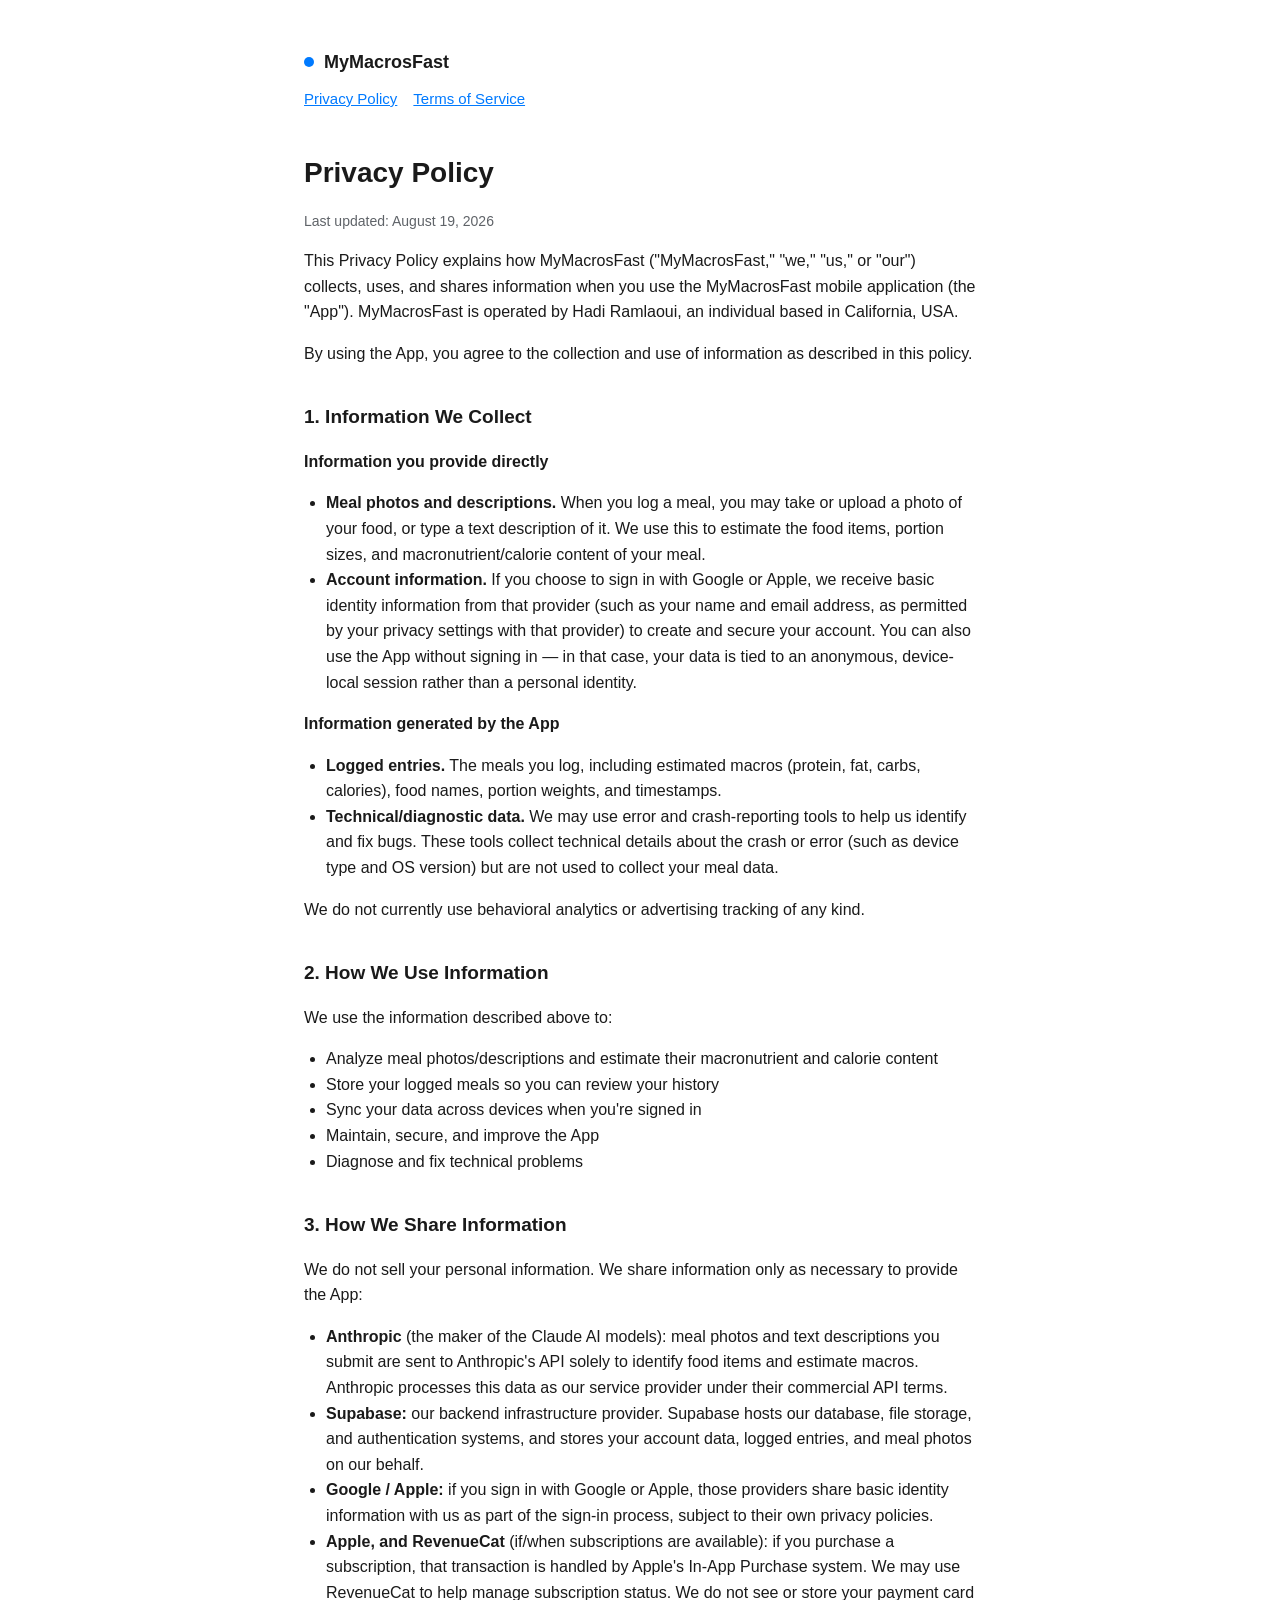
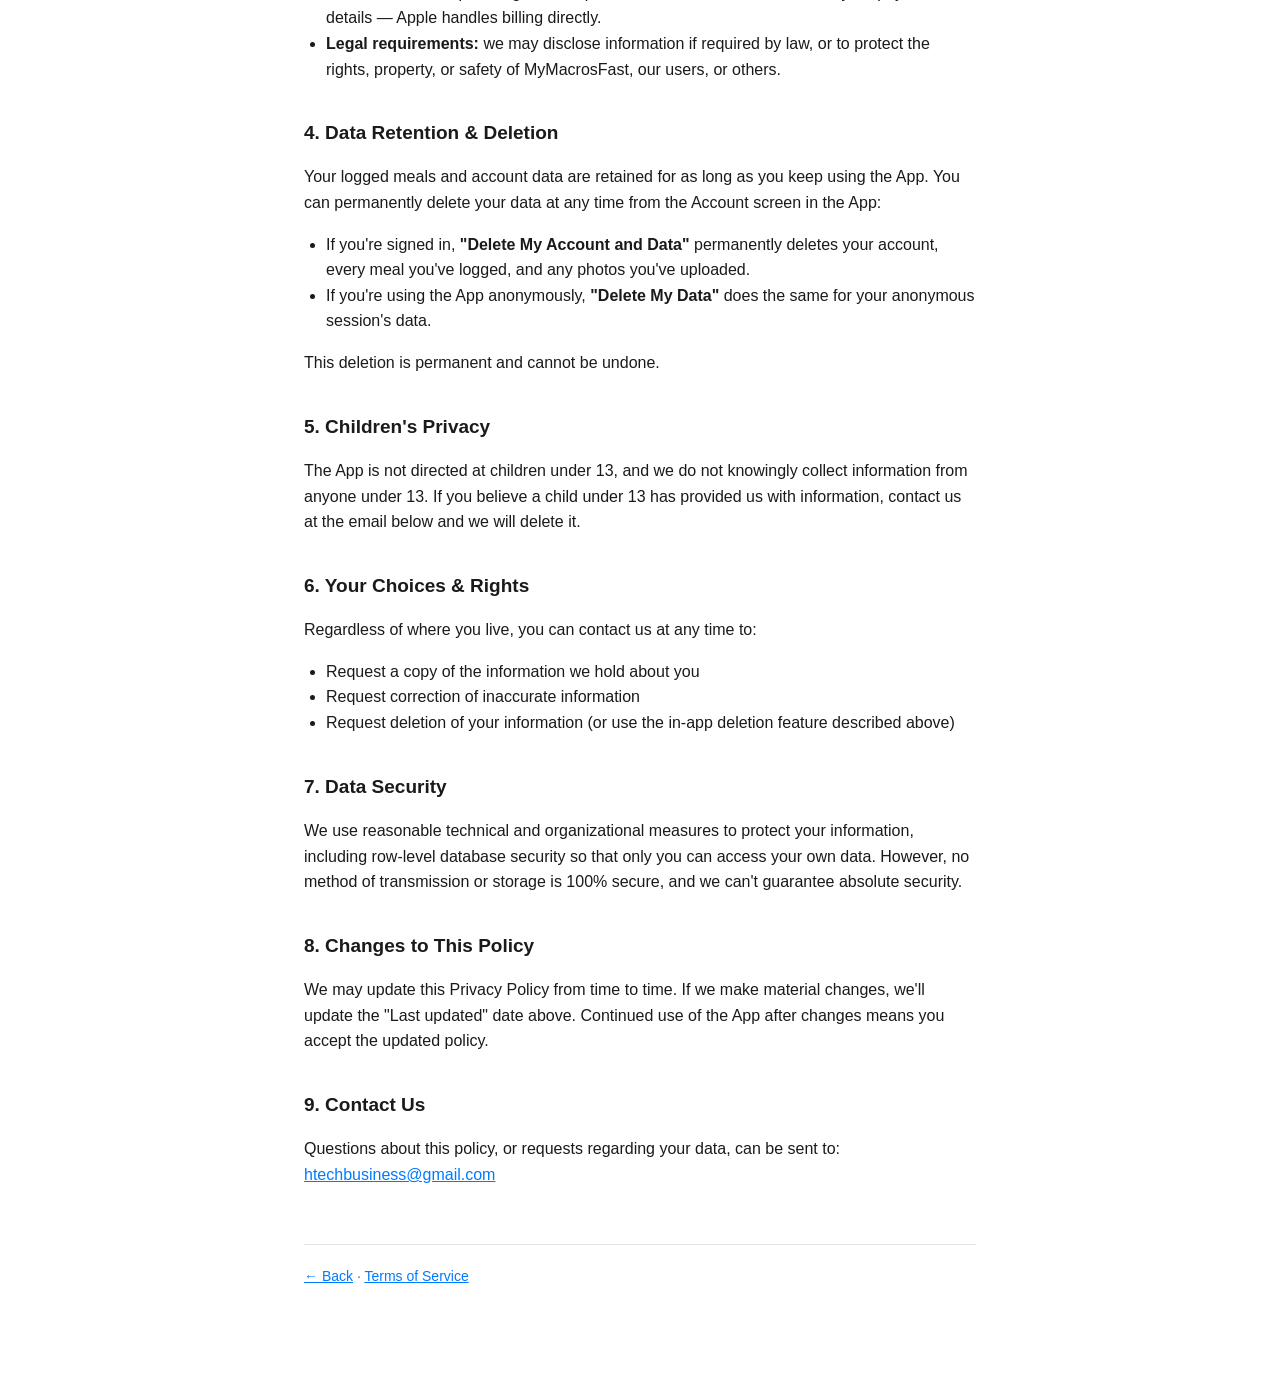
==== privacy.html @ f8ecfc3c "Add privacy policy and terms of service for MyMacrosFast Static pages meant to be hosted via GitHub " ====
<!doctype html>
<html lang="en">
<head>
<meta charset="utf-8">
<meta name="viewport" content="width=device-width, initial-scale=1">
<title>Privacy Policy — MyMacrosFast</title>
<link rel="stylesheet" href="style.css">
</head>
<body>
<div class="wrap">
  <header class="page">
    <a class="brand" href="index.html">
      <span class="brand-dot" aria-hidden="true"></span>
      MyMacrosFast
    </a>
    <div class="nav-links">
      <a href="privacy.html">Privacy Policy</a>
      <a href="terms.html">Terms of Service</a>
    </div>
  </header>

  <h1>Privacy Policy</h1>
  <p class="updated">Last updated: August 19, 2026</p>

  <p>This Privacy Policy explains how MyMacrosFast ("MyMacrosFast," "we," "us,"
  or "our") collects, uses, and shares information when you use the
  MyMacrosFast mobile application (the "App"). MyMacrosFast is operated by
  Hadi Ramlaoui, an individual based in California, USA.</p>

  <p>By using the App, you agree to the collection and use of information as
  described in this policy.</p>

  <h2>1. Information We Collect</h2>
  <p><strong>Information you provide directly</strong></p>
  <ul>
    <li><strong>Meal photos and descriptions.</strong> When you log a meal,
    you may take or upload a photo of your food, or type a text description
    of it. We use this to estimate the food items, portion sizes, and
    macronutrient/calorie content of your meal.</li>
    <li><strong>Account information.</strong> If you choose to sign in with
    Google or Apple, we receive basic identity information from that
    provider (such as your name and email address, as permitted by your
    privacy settings with that provider) to create and secure your account.
    You can also use the App without signing in — in that case, your data is
    tied to an anonymous, device-local session rather than a personal
    identity.</li>
  </ul>

  <p><strong>Information generated by the App</strong></p>
  <ul>
    <li><strong>Logged entries.</strong> The meals you log, including
    estimated macros (protein, fat, carbs, calories), food names, portion
    weights, and timestamps.</li>
    <li><strong>Technical/diagnostic data.</strong> We may use error and
    crash-reporting tools to help us identify and fix bugs. These tools
    collect technical details about the crash or error (such as device type
    and OS version) but are not used to collect your meal data.</li>
  </ul>

  <p>We do not currently use behavioral analytics or advertising tracking of
  any kind.</p>

  <h2>2. How We Use Information</h2>
  <p>We use the information described above to:</p>
  <ul>
    <li>Analyze meal photos/descriptions and estimate their macronutrient and
    calorie content</li>
    <li>Store your logged meals so you can review your history</li>
    <li>Sync your data across devices when you're signed in</li>
    <li>Maintain, secure, and improve the App</li>
    <li>Diagnose and fix technical problems</li>
  </ul>

  <h2>3. How We Share Information</h2>
  <p>We do not sell your personal information. We share information only as
  necessary to provide the App:</p>
  <ul>
    <li><strong>Anthropic</strong> (the maker of the Claude AI models): meal
    photos and text descriptions you submit are sent to Anthropic's API
    solely to identify food items and estimate macros. Anthropic processes
    this data as our service provider under their commercial API terms.</li>
    <li><strong>Supabase:</strong> our backend infrastructure provider.
    Supabase hosts our database, file storage, and authentication systems,
    and stores your account data, logged entries, and meal photos on our
    behalf.</li>
    <li><strong>Google / Apple:</strong> if you sign in with Google or Apple,
    those providers share basic identity information with us as part of the
    sign-in process, subject to their own privacy policies.</li>
    <li><strong>Apple, and RevenueCat</strong> (if/when subscriptions are
    available): if you purchase a subscription, that transaction is handled
    by Apple's In-App Purchase system. We may use RevenueCat to help manage
    subscription status. We do not see or store your payment card details —
    Apple handles billing directly.</li>
    <li><strong>Legal requirements:</strong> we may disclose information if
    required by law, or to protect the rights, property, or safety of
    MyMacrosFast, our users, or others.</li>
  </ul>

  <h2>4. Data Retention &amp; Deletion</h2>
  <p>Your logged meals and account data are retained for as long as you keep
  using the App. You can permanently delete your data at any time from the
  Account screen in the App:</p>
  <ul>
    <li>If you're signed in, <strong>"Delete My Account and Data"</strong>
    permanently deletes your account, every meal you've logged, and any
    photos you've uploaded.</li>
    <li>If you're using the App anonymously, <strong>"Delete My Data"</strong>
    does the same for your anonymous session's data.</li>
  </ul>
  <p>This deletion is permanent and cannot be undone.</p>

  <h2>5. Children's Privacy</h2>
  <p>The App is not directed at children under 13, and we do not knowingly
  collect information from anyone under 13. If you believe a child under 13
  has provided us with information, contact us at the email below and we
  will delete it.</p>

  <h2>6. Your Choices &amp; Rights</h2>
  <p>Regardless of where you live, you can contact us at any time to:</p>
  <ul>
    <li>Request a copy of the information we hold about you</li>
    <li>Request correction of inaccurate information</li>
    <li>Request deletion of your information (or use the in-app deletion
    feature described above)</li>
  </ul>

  <h2>7. Data Security</h2>
  <p>We use reasonable technical and organizational measures to protect your
  information, including row-level database security so that only you can
  access your own data. However, no method of transmission or storage is
  100% secure, and we can't guarantee absolute security.</p>

  <h2>8. Changes to This Policy</h2>
  <p>We may update this Privacy Policy from time to time. If we make material
  changes, we'll update the "Last updated" date above. Continued use of the
  App after changes means you accept the updated policy.</p>

  <h2>9. Contact Us</h2>
  <p>Questions about this policy, or requests regarding your data, can be
  sent to: <a href="mailto:htechbusiness@gmail.com">htechbusiness@gmail.com</a></p>

  <footer>
    <a href="index.html">← Back</a> · <a href="terms.html">Terms of Service</a>
  </footer>
</div>
</body>
</html>
---- style.css ----
:root {
  color-scheme: light dark;
  --bg: #ffffff;
  --text: #1a1a1a;
  --muted: #5f6368;
  --accent: #007aff;
  --border: #e5e5e5;
  --card: #f7f8fa;
}

@media (prefers-color-scheme: dark) {
  :root {
    --bg: #14161a;
    --text: #eaeaea;
    --muted: #9aa0a6;
    --accent: #4da3ff;
    --border: #2a2d33;
    --card: #1c1f24;
  }
}

* {
  box-sizing: border-box;
}

body {
  margin: 0;
  background: var(--bg);
  color: var(--text);
  font-family: -apple-system, BlinkMacSystemFont, "Segoe UI", Roboto, Helvetica, Arial, sans-serif;
  line-height: 1.6;
}

.wrap {
  max-width: 720px;
  margin: 0 auto;
  padding: 48px 24px 96px;
}

header.page {
  margin-bottom: 40px;
}

.brand {
  display: inline-flex;
  align-items: center;
  gap: 10px;
  text-decoration: none;
  color: var(--text);
  font-weight: 700;
  font-size: 18px;
}

.brand-dot {
  width: 10px;
  height: 10px;
  border-radius: 50%;
  background: var(--accent);
}

h1 {
  font-size: 28px;
  margin: 24px 0 4px;
}

h2 {
  font-size: 19px;
  margin: 36px 0 8px;
}

.updated {
  color: var(--muted);
  font-size: 14px;
  margin-bottom: 8px;
}

p, li {
  font-size: 16px;
}

ul {
  padding-left: 22px;
}

.callout {
  background: var(--card);
  border: 1px solid var(--border);
  border-radius: 10px;
  padding: 16px 18px;
  margin: 20px 0;
  font-size: 15px;
}

.legal {
  text-transform: none;
  letter-spacing: 0;
}

a {
  color: var(--accent);
}

.nav-links {
  display: flex;
  gap: 16px;
  margin-top: 10px;
  font-size: 15px;
}

.card-links {
  display: grid;
  gap: 14px;
  margin-top: 28px;
}

.card-link {
  display: block;
  border: 1px solid var(--border);
  border-radius: 12px;
  padding: 18px 20px;
  text-decoration: none;
  color: var(--text);
  background: var(--card);
}

.card-link strong {
  display: block;
  font-size: 17px;
  margin-bottom: 4px;
}

.card-link span {
  color: var(--muted);
  font-size: 14px;
}

footer {
  margin-top: 56px;
  padding-top: 20px;
  border-top: 1px solid var(--border);
  color: var(--muted);
  font-size: 14px;
}
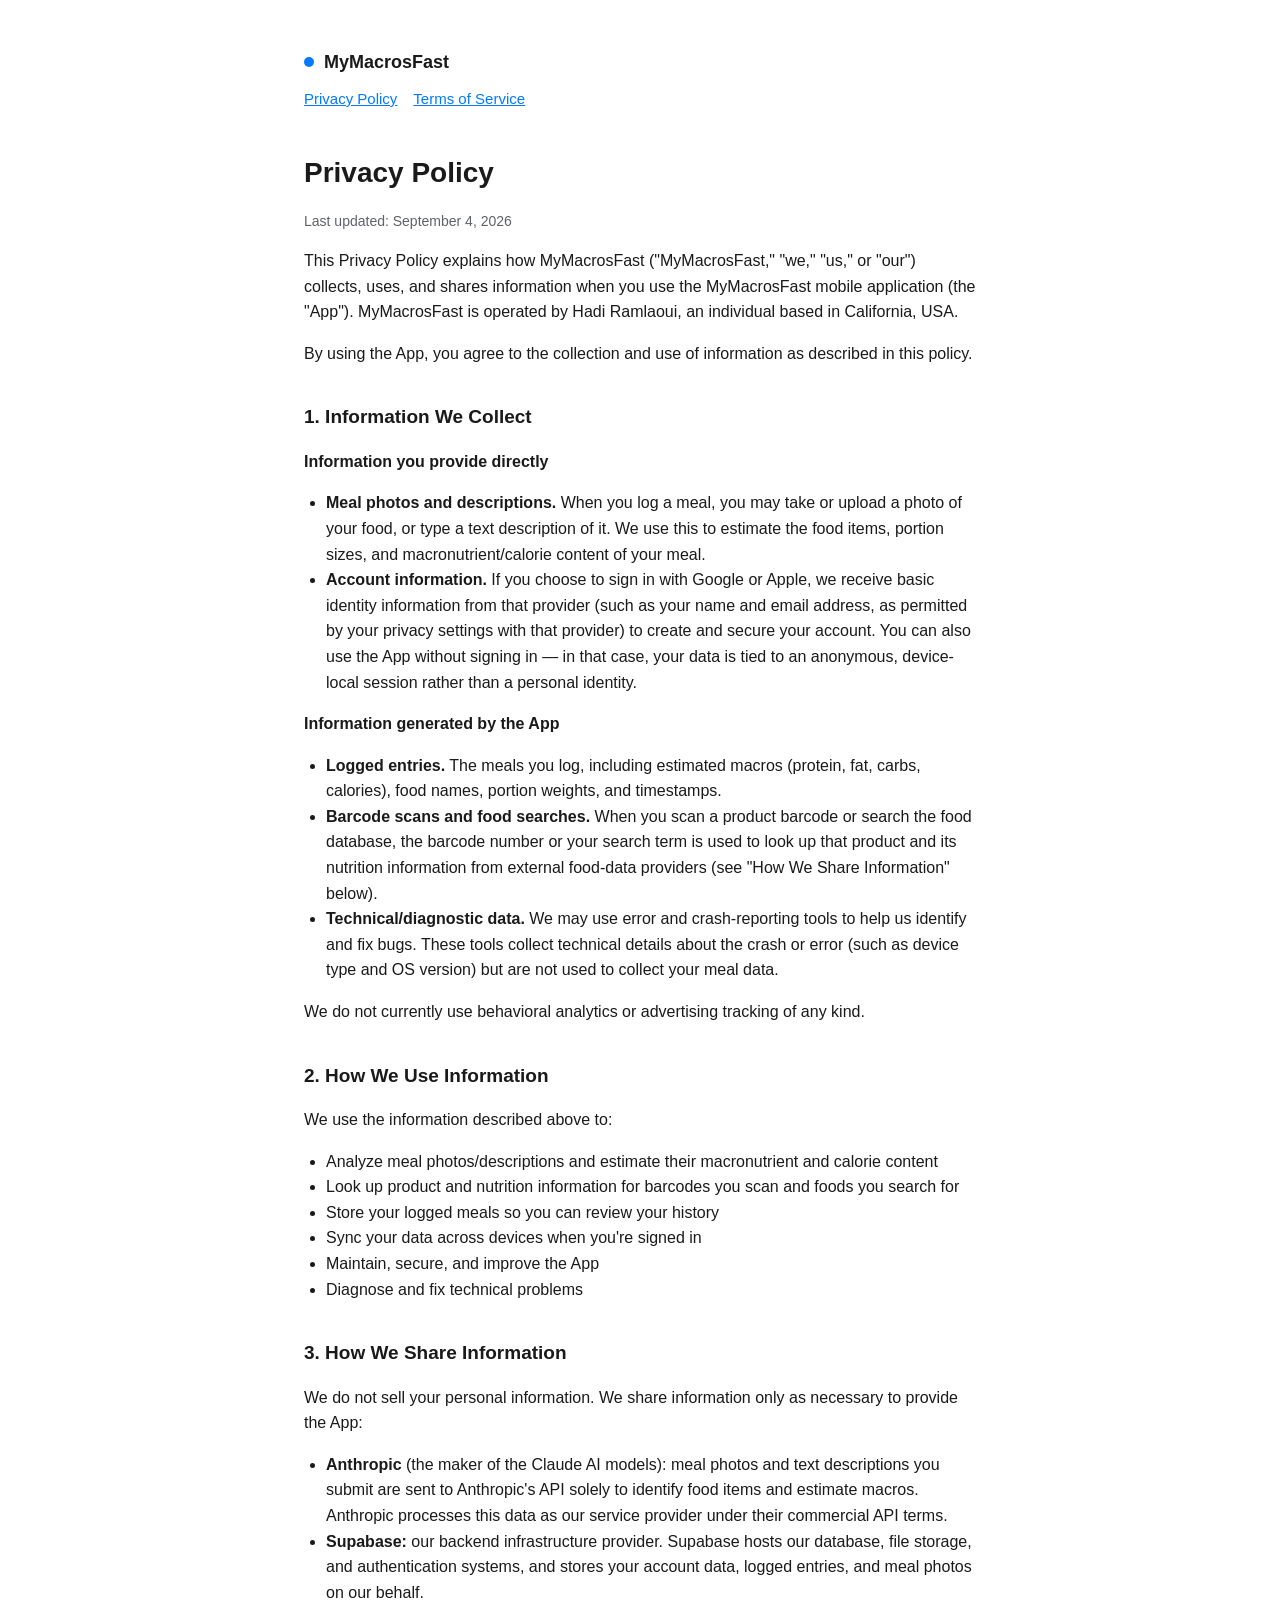
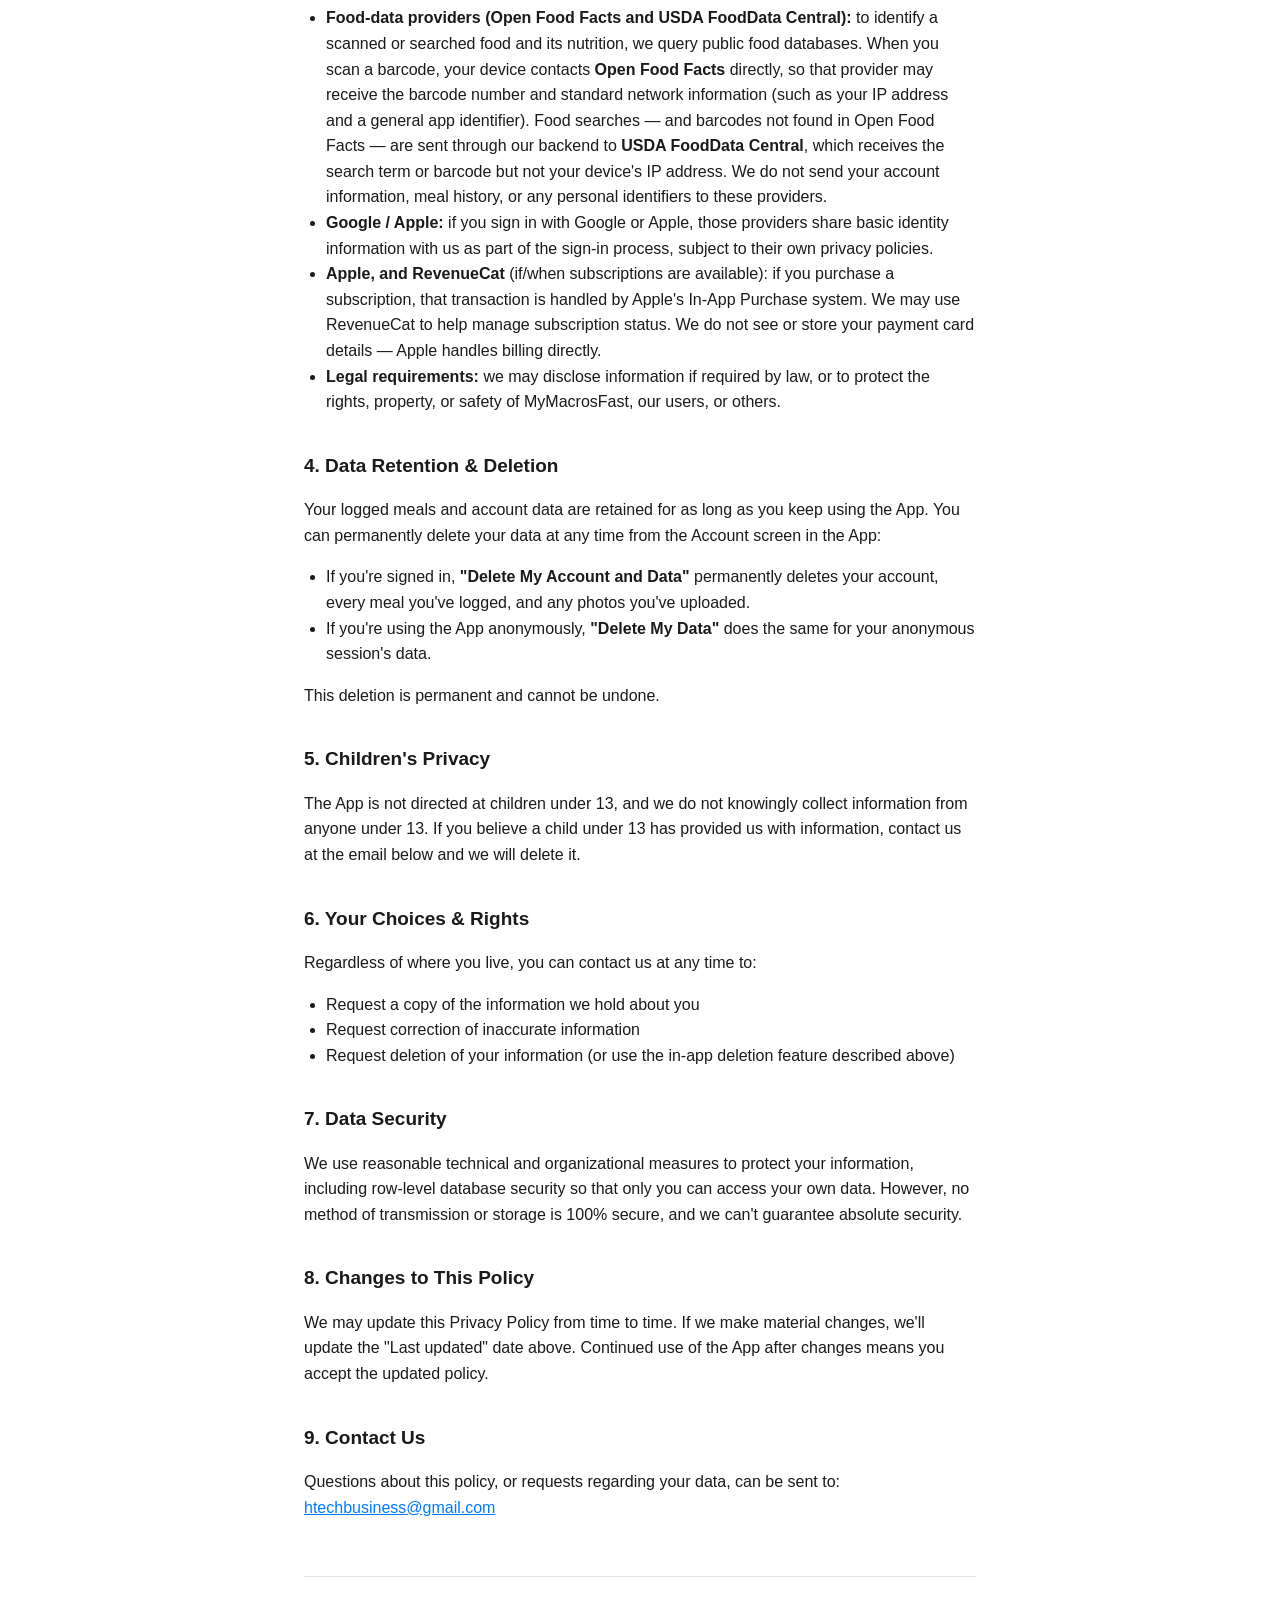
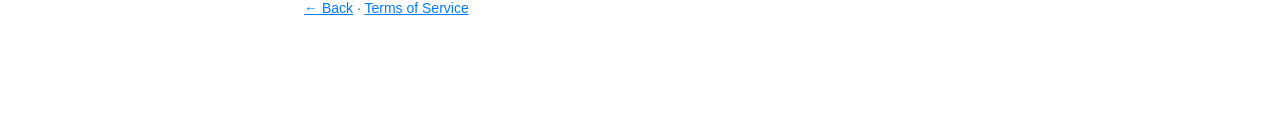
==== commit c947fa8a: "Privacy: disclose food-data providers (Open Food Facts, USDA) Barcode scans go directly from the dev" ====
--- a/privacy.html
+++ b/privacy.html
@@ -20,7 +20,7 @@
   </header>
 
   <h1>Privacy Policy</h1>
-  <p class="updated">Last updated: August 19, 2026</p>
+  <p class="updated">Last updated: September 4, 2026</p>
 
   <p>This Privacy Policy explains how MyMacrosFast ("MyMacrosFast," "we," "us,"
   or "our") collects, uses, and shares information when you use the
@@ -51,6 +51,11 @@
     <li><strong>Logged entries.</strong> The meals you log, including
     estimated macros (protein, fat, carbs, calories), food names, portion
     weights, and timestamps.</li>
+    <li><strong>Barcode scans and food searches.</strong> When you scan a
+    product barcode or search the food database, the barcode number or
+    your search term is used to look up that product and its nutrition
+    information from external food-data providers (see "How We Share
+    Information" below).</li>
     <li><strong>Technical/diagnostic data.</strong> We may use error and
     crash-reporting tools to help us identify and fix bugs. These tools
     collect technical details about the crash or error (such as device type
@@ -65,6 +70,8 @@
   <ul>
     <li>Analyze meal photos/descriptions and estimate their macronutrient and
     calorie content</li>
+    <li>Look up product and nutrition information for barcodes you scan and
+    foods you search for</li>
     <li>Store your logged meals so you can review your history</li>
     <li>Sync your data across devices when you're signed in</li>
     <li>Maintain, secure, and improve the App</li>
@@ -83,6 +90,17 @@
     Supabase hosts our database, file storage, and authentication systems,
     and stores your account data, logged entries, and meal photos on our
     behalf.</li>
+    <li><strong>Food-data providers (Open Food Facts and USDA FoodData
+    Central):</strong> to identify a scanned or searched food and its
+    nutrition, we query public food databases. When you scan a barcode,
+    your device contacts <strong>Open Food Facts</strong> directly, so that
+    provider may receive the barcode number and standard network
+    information (such as your IP address and a general app identifier).
+    Food searches — and barcodes not found in Open Food Facts — are sent
+    through our backend to <strong>USDA FoodData Central</strong>, which
+    receives the search term or barcode but not your device's IP address.
+    We do not send your account information, meal history, or any personal
+    identifiers to these providers.</li>
     <li><strong>Google / Apple:</strong> if you sign in with Google or Apple,
     those providers share basic identity information with us as part of the
     sign-in process, subject to their own privacy policies.</li>
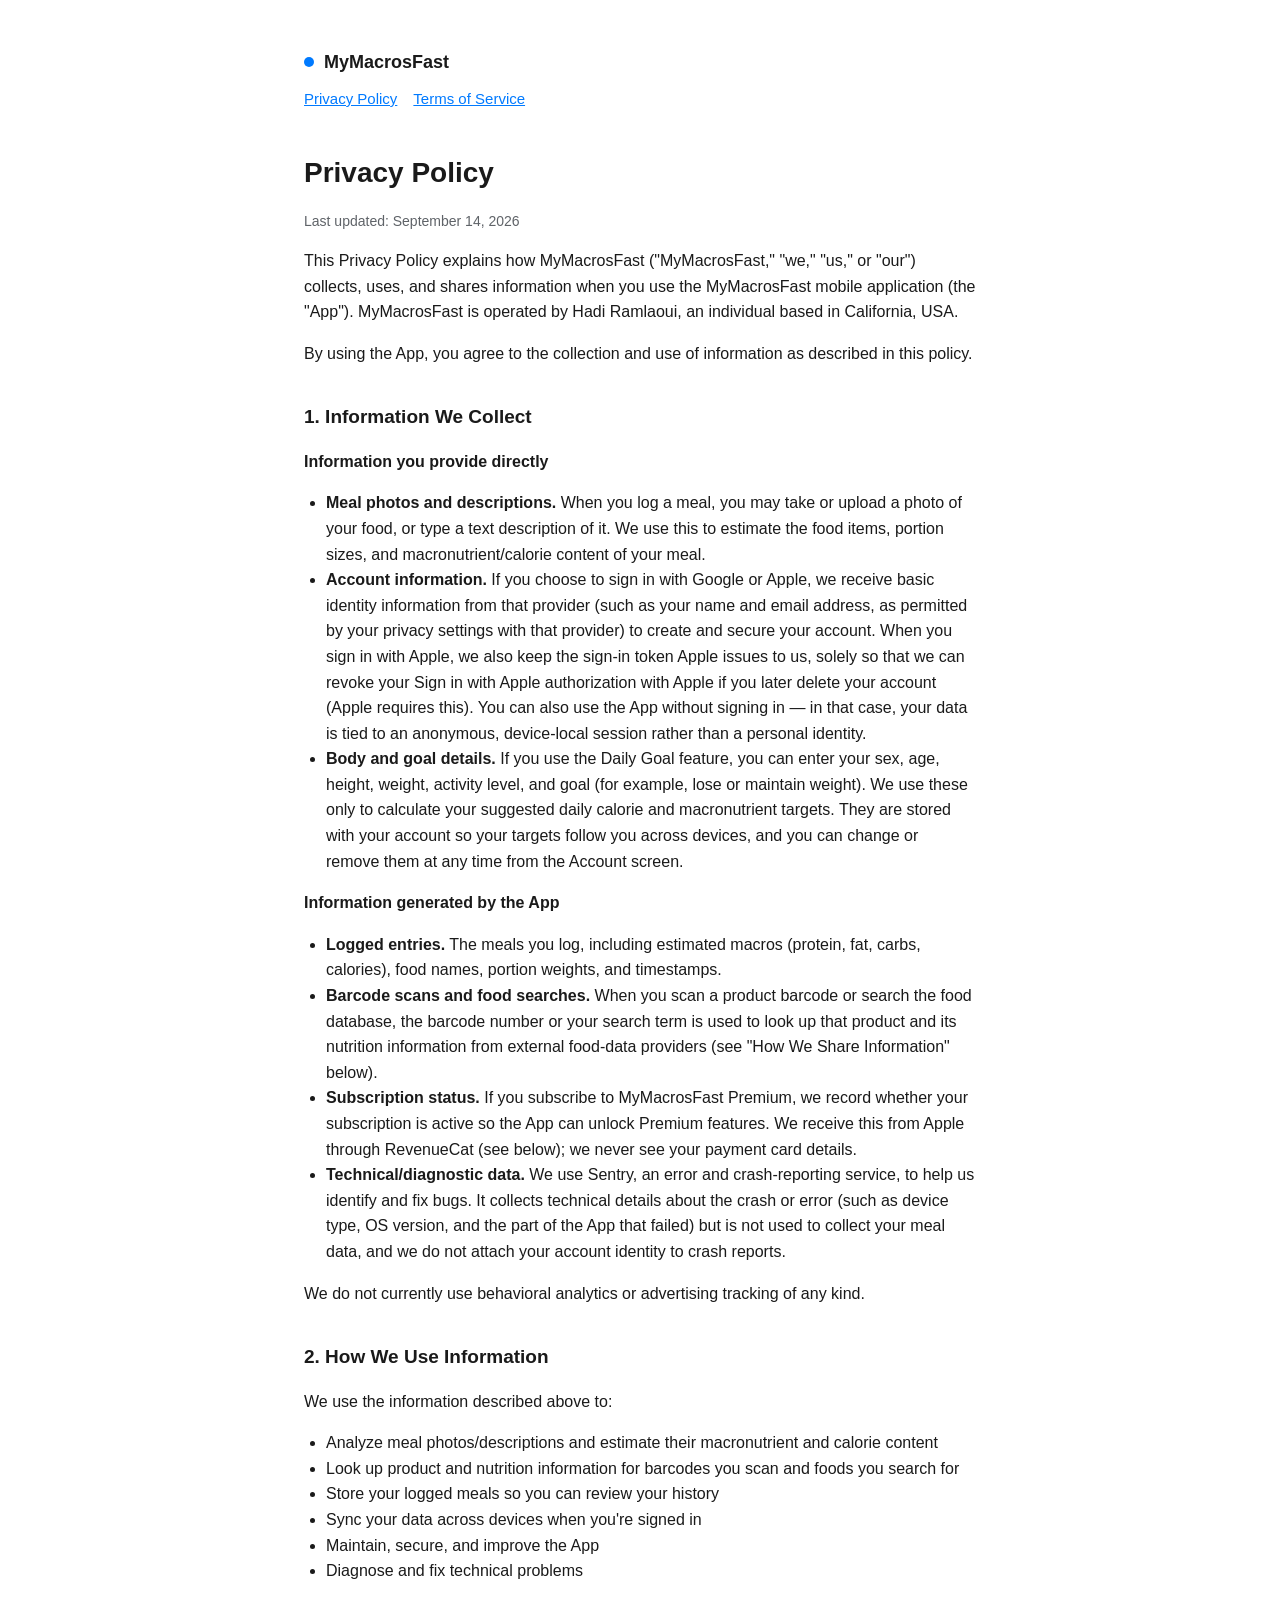
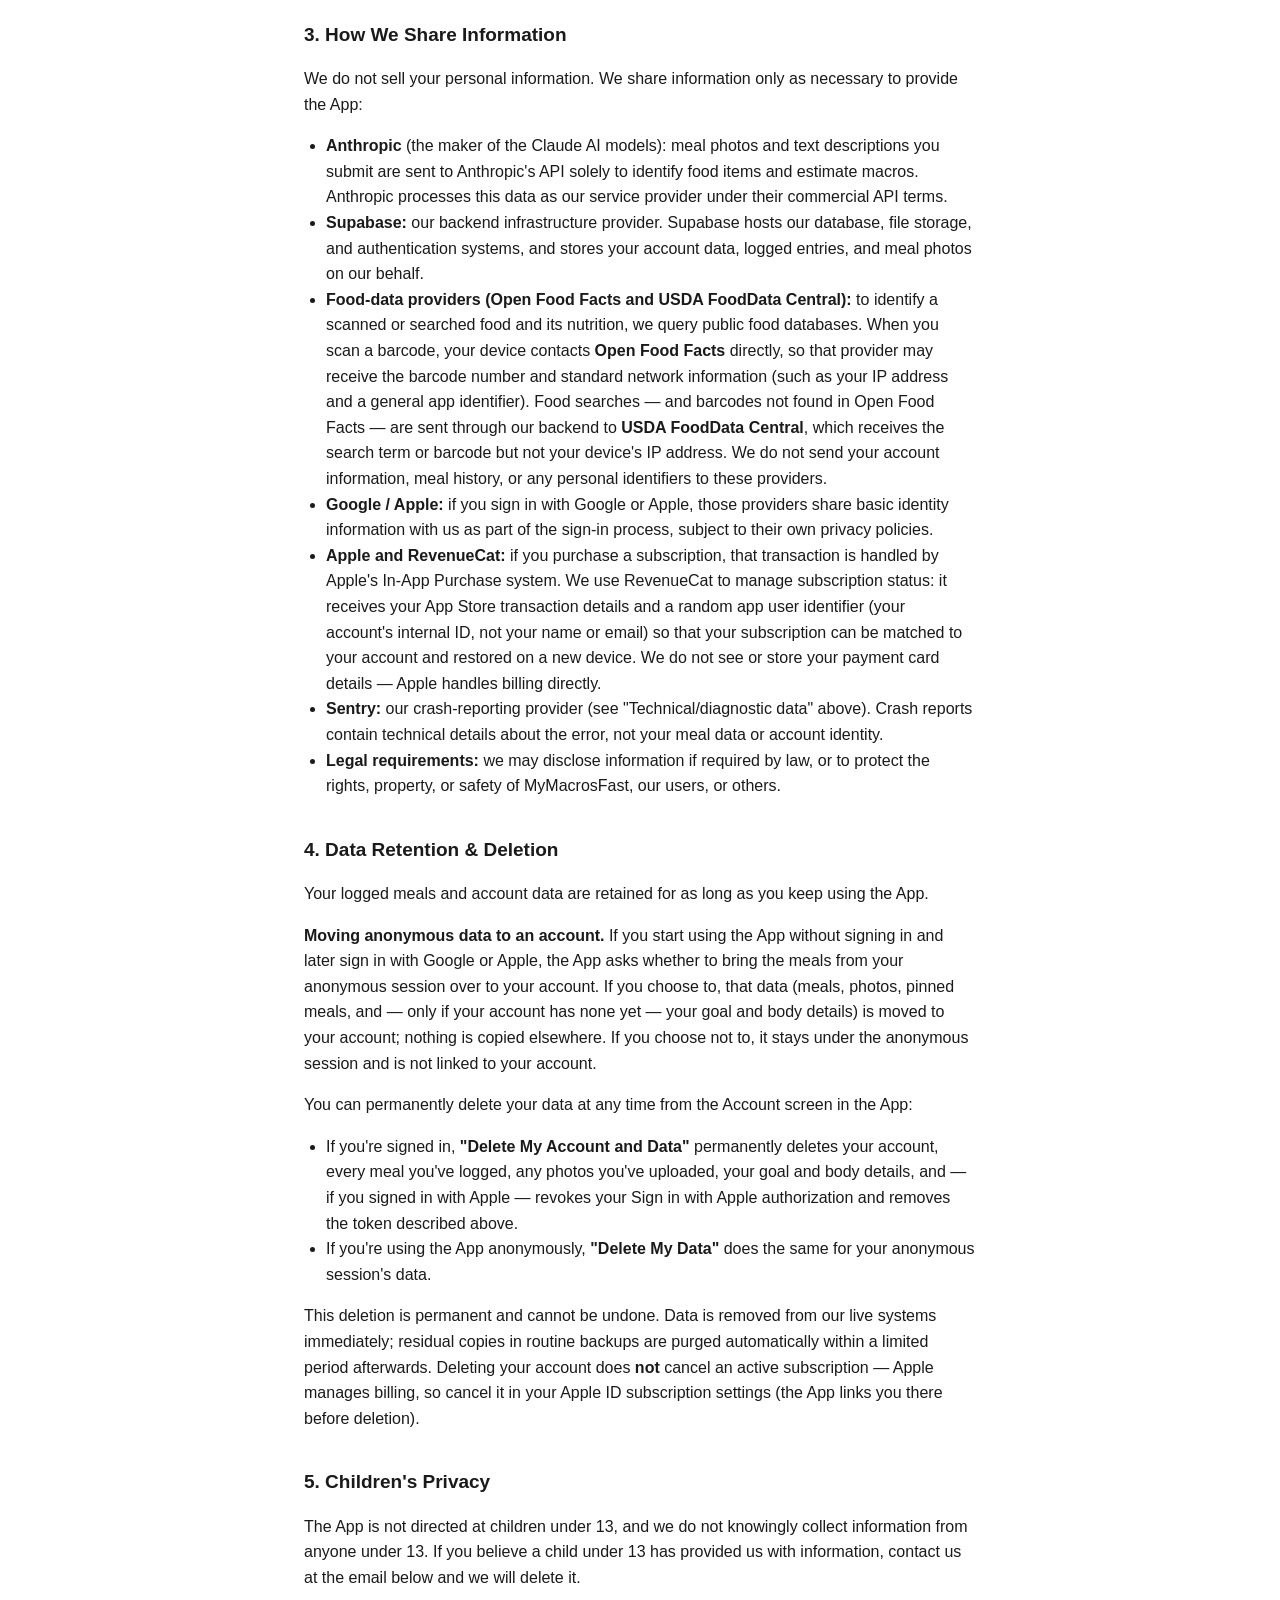
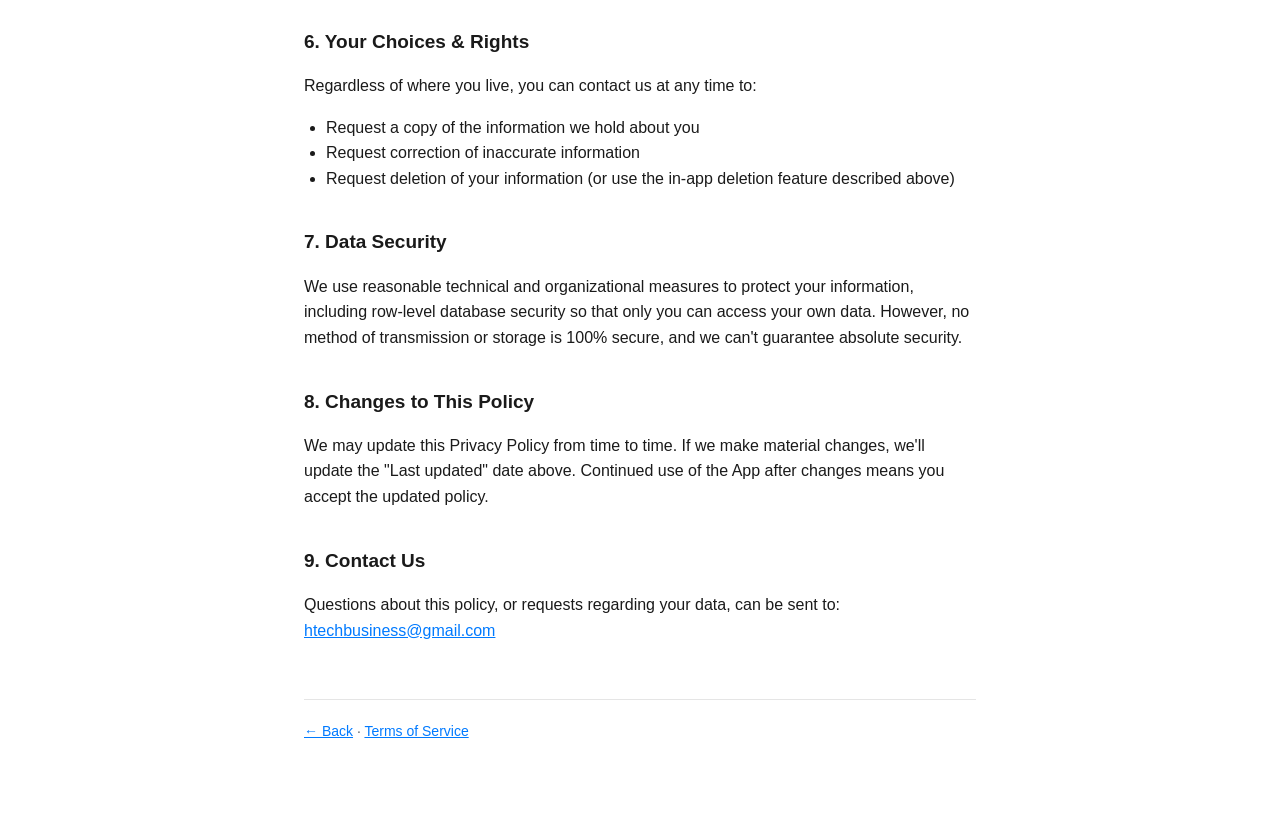
==== commit 4ebd1115: "Revise privacy policy and terms for the 2026-09 release Privacy: body/goal details, the stored Sign " ====
--- a/privacy.html
+++ b/privacy.html
@@ -20,7 +20,7 @@
   </header>
 
   <h1>Privacy Policy</h1>
-  <p class="updated">Last updated: September 4, 2026</p>
+  <p class="updated">Last updated: September 14, 2026</p>
 
   <p>This Privacy Policy explains how MyMacrosFast ("MyMacrosFast," "we," "us,"
   or "our") collects, uses, and shares information when you use the
@@ -41,9 +41,18 @@
     Google or Apple, we receive basic identity information from that
     provider (such as your name and email address, as permitted by your
     privacy settings with that provider) to create and secure your account.
-    You can also use the App without signing in — in that case, your data is
+    When you sign in with Apple, we also keep the sign-in token Apple issues
+    to us, solely so that we can revoke your Sign in with Apple authorization
+    with Apple if you later delete your account (Apple requires this). You
+    can also use the App without signing in — in that case, your data is
     tied to an anonymous, device-local session rather than a personal
     identity.</li>
+    <li><strong>Body and goal details.</strong> If you use the Daily Goal
+    feature, you can enter your sex, age, height, weight, activity level,
+    and goal (for example, lose or maintain weight). We use these only to
+    calculate your suggested daily calorie and macronutrient targets. They
+    are stored with your account so your targets follow you across devices,
+    and you can change or remove them at any time from the Account screen.</li>
   </ul>
 
   <p><strong>Information generated by the App</strong></p>
@@ -56,10 +65,16 @@
     your search term is used to look up that product and its nutrition
     information from external food-data providers (see "How We Share
     Information" below).</li>
-    <li><strong>Technical/diagnostic data.</strong> We may use error and
-    crash-reporting tools to help us identify and fix bugs. These tools
-    collect technical details about the crash or error (such as device type
-    and OS version) but are not used to collect your meal data.</li>
+    <li><strong>Subscription status.</strong> If you subscribe to
+    MyMacrosFast Premium, we record whether your subscription is active so
+    the App can unlock Premium features. We receive this from Apple through
+    RevenueCat (see below); we never see your payment card details.</li>
+    <li><strong>Technical/diagnostic data.</strong> We use Sentry, an error
+    and crash-reporting service, to help us identify and fix bugs. It
+    collects technical details about the crash or error (such as device type,
+    OS version, and the part of the App that failed) but is not used to
+    collect your meal data, and we do not attach your account identity to
+    crash reports.</li>
   </ul>
 
   <p>We do not currently use behavioral analytics or advertising tracking of
@@ -104,11 +119,17 @@
     <li><strong>Google / Apple:</strong> if you sign in with Google or Apple,
     those providers share basic identity information with us as part of the
     sign-in process, subject to their own privacy policies.</li>
-    <li><strong>Apple, and RevenueCat</strong> (if/when subscriptions are
-    available): if you purchase a subscription, that transaction is handled
-    by Apple's In-App Purchase system. We may use RevenueCat to help manage
-    subscription status. We do not see or store your payment card details —
-    Apple handles billing directly.</li>
+    <li><strong>Apple and RevenueCat:</strong> if you purchase a
+    subscription, that transaction is handled by Apple's In-App Purchase
+    system. We use RevenueCat to manage subscription status: it receives
+    your App Store transaction details and a random app user identifier
+    (your account's internal ID, not your name or email) so that your
+    subscription can be matched to your account and restored on a new
+    device. We do not see or store your payment card details — Apple handles
+    billing directly.</li>
+    <li><strong>Sentry:</strong> our crash-reporting provider (see
+    "Technical/diagnostic data" above). Crash reports contain technical
+    details about the error, not your meal data or account identity.</li>
     <li><strong>Legal requirements:</strong> we may disclose information if
     required by law, or to protect the rights, property, or safety of
     MyMacrosFast, our users, or others.</li>
@@ -116,16 +137,31 @@
 
   <h2>4. Data Retention &amp; Deletion</h2>
   <p>Your logged meals and account data are retained for as long as you keep
-  using the App. You can permanently delete your data at any time from the
-  Account screen in the App:</p>
+  using the App.</p>
+  <p><strong>Moving anonymous data to an account.</strong> If you start
+  using the App without signing in and later sign in with Google or Apple,
+  the App asks whether to bring the meals from your anonymous session over
+  to your account. If you choose to, that data (meals, photos, pinned meals,
+  and — only if your account has none yet — your goal and body details) is
+  moved to your account; nothing is copied elsewhere. If you choose not to,
+  it stays under the anonymous session and is not linked to your account.</p>
+  <p>You can permanently delete your data at any time from the Account
+  screen in the App:</p>
   <ul>
     <li>If you're signed in, <strong>"Delete My Account and Data"</strong>
-    permanently deletes your account, every meal you've logged, and any
-    photos you've uploaded.</li>
+    permanently deletes your account, every meal you've logged, any photos
+    you've uploaded, your goal and body details, and — if you signed in with
+    Apple — revokes your Sign in with Apple authorization and removes the
+    token described above.</li>
     <li>If you're using the App anonymously, <strong>"Delete My Data"</strong>
     does the same for your anonymous session's data.</li>
   </ul>
-  <p>This deletion is permanent and cannot be undone.</p>
+  <p>This deletion is permanent and cannot be undone. Data is removed from
+  our live systems immediately; residual copies in routine backups are
+  purged automatically within a limited period afterwards. Deleting your
+  account does <strong>not</strong> cancel an active subscription — Apple
+  manages billing, so cancel it in your Apple ID subscription settings
+  (the App links you there before deletion).</p>
 
   <h2>5. Children's Privacy</h2>
   <p>The App is not directed at children under 13, and we do not knowingly
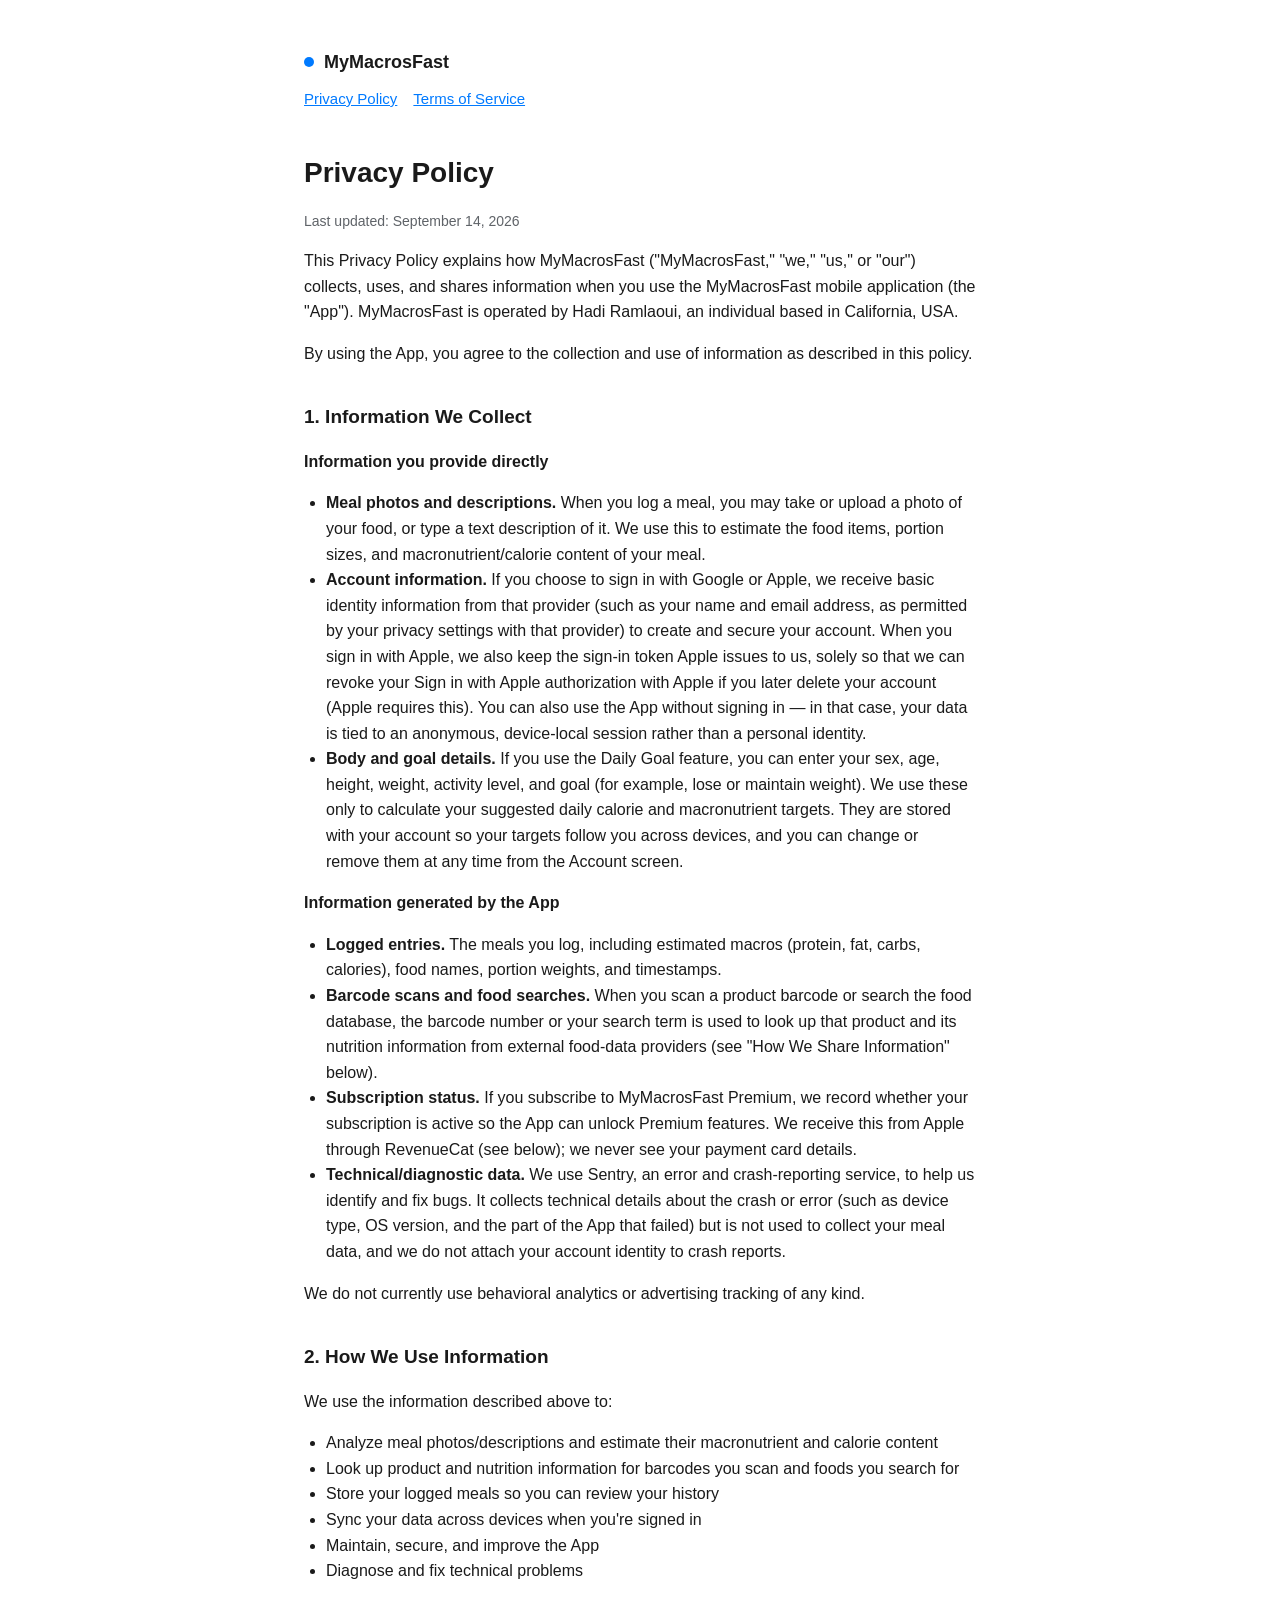
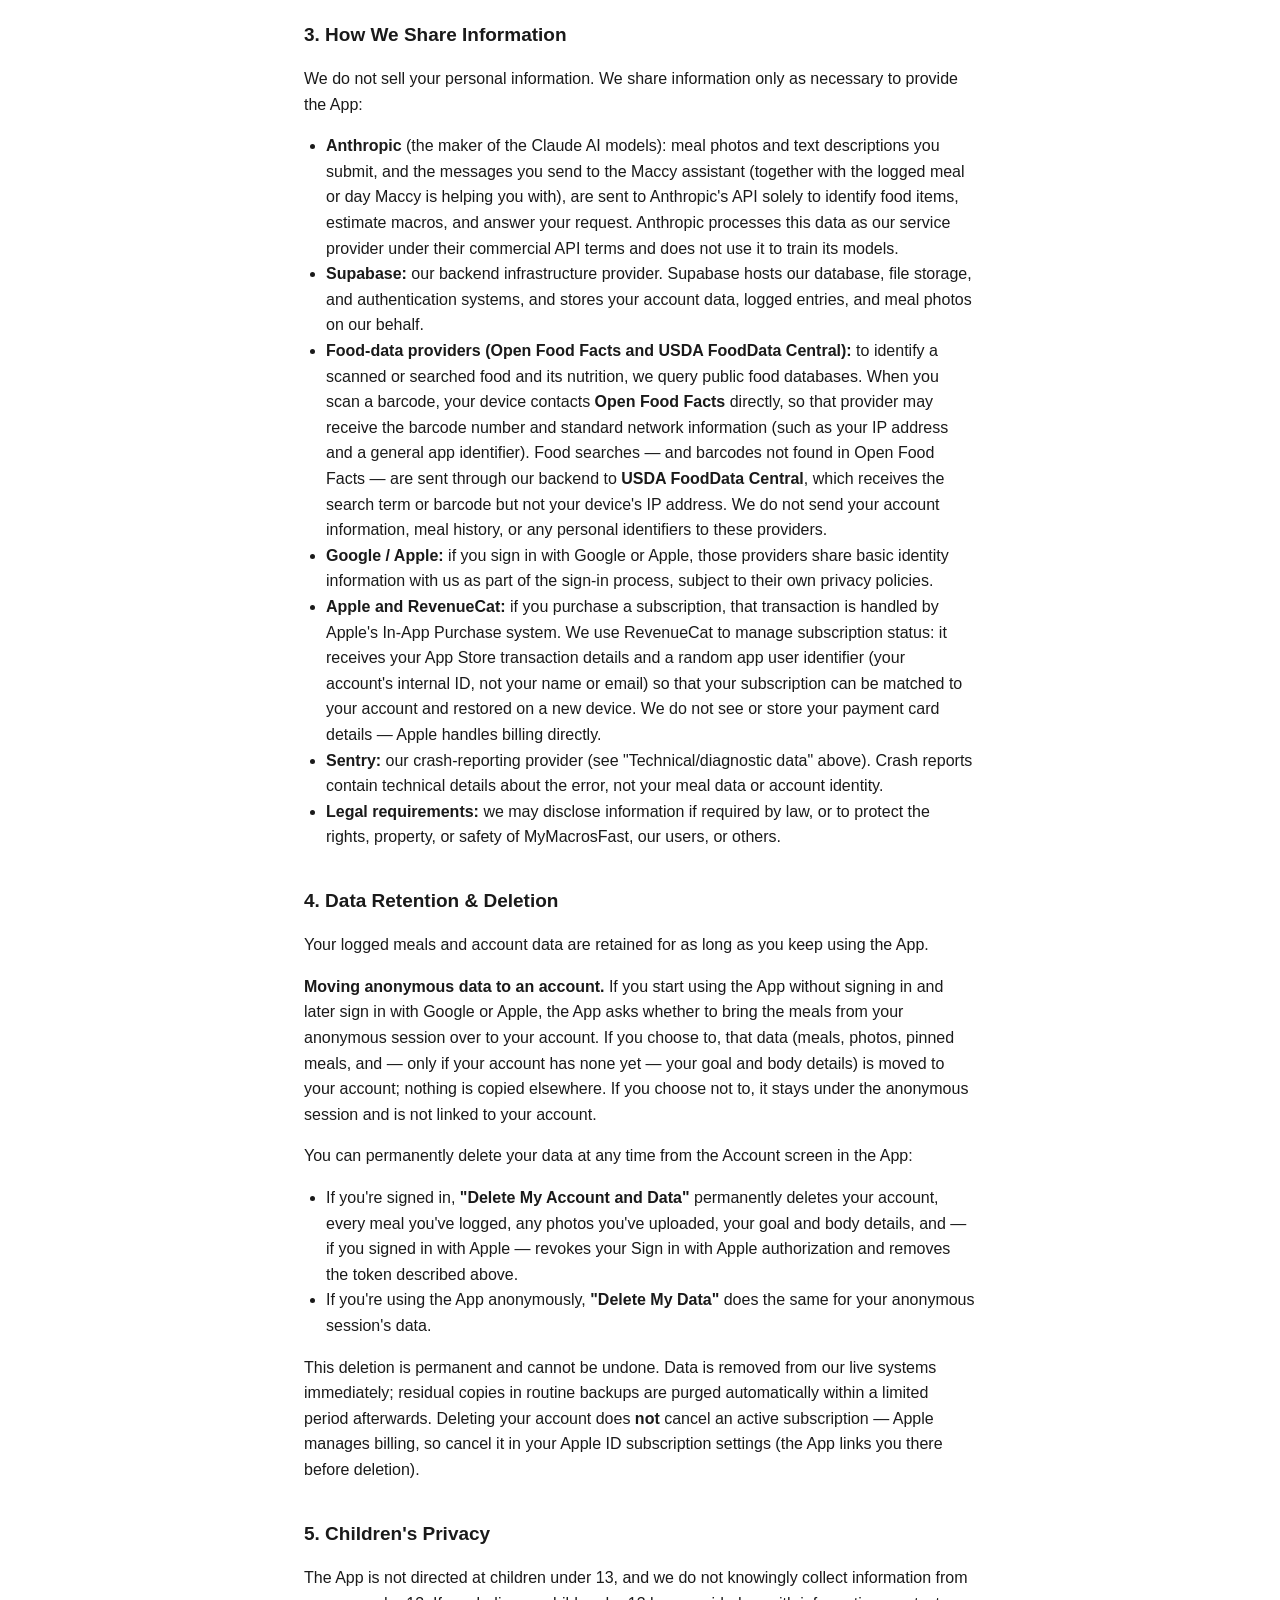
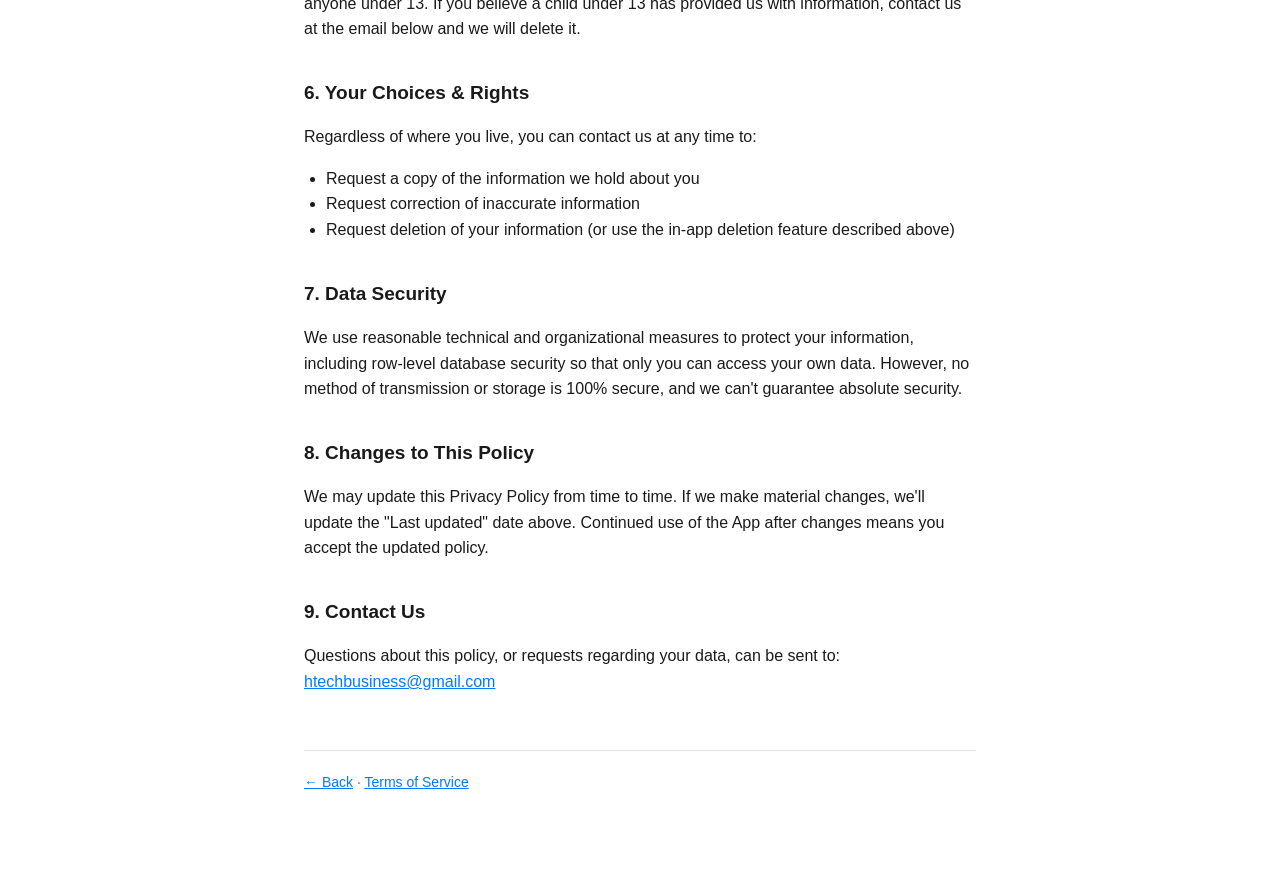
==== commit fae57d56: "Privacy: Maccy assistant messages are also sent to Anthropic Co-Authored-By: Claude Fable 5.1 <norep" ====
--- a/privacy.html
+++ b/privacy.html
@@ -98,9 +98,12 @@
   necessary to provide the App:</p>
   <ul>
     <li><strong>Anthropic</strong> (the maker of the Claude AI models): meal
-    photos and text descriptions you submit are sent to Anthropic's API
-    solely to identify food items and estimate macros. Anthropic processes
-    this data as our service provider under their commercial API terms.</li>
+    photos and text descriptions you submit, and the messages you send to
+    the Maccy assistant (together with the logged meal or day Maccy is
+    helping you with), are sent to Anthropic's API solely to identify food
+    items, estimate macros, and answer your request. Anthropic processes
+    this data as our service provider under their commercial API terms and
+    does not use it to train its models.</li>
     <li><strong>Supabase:</strong> our backend infrastructure provider.
     Supabase hosts our database, file storage, and authentication systems,
     and stores your account data, logged entries, and meal photos on our
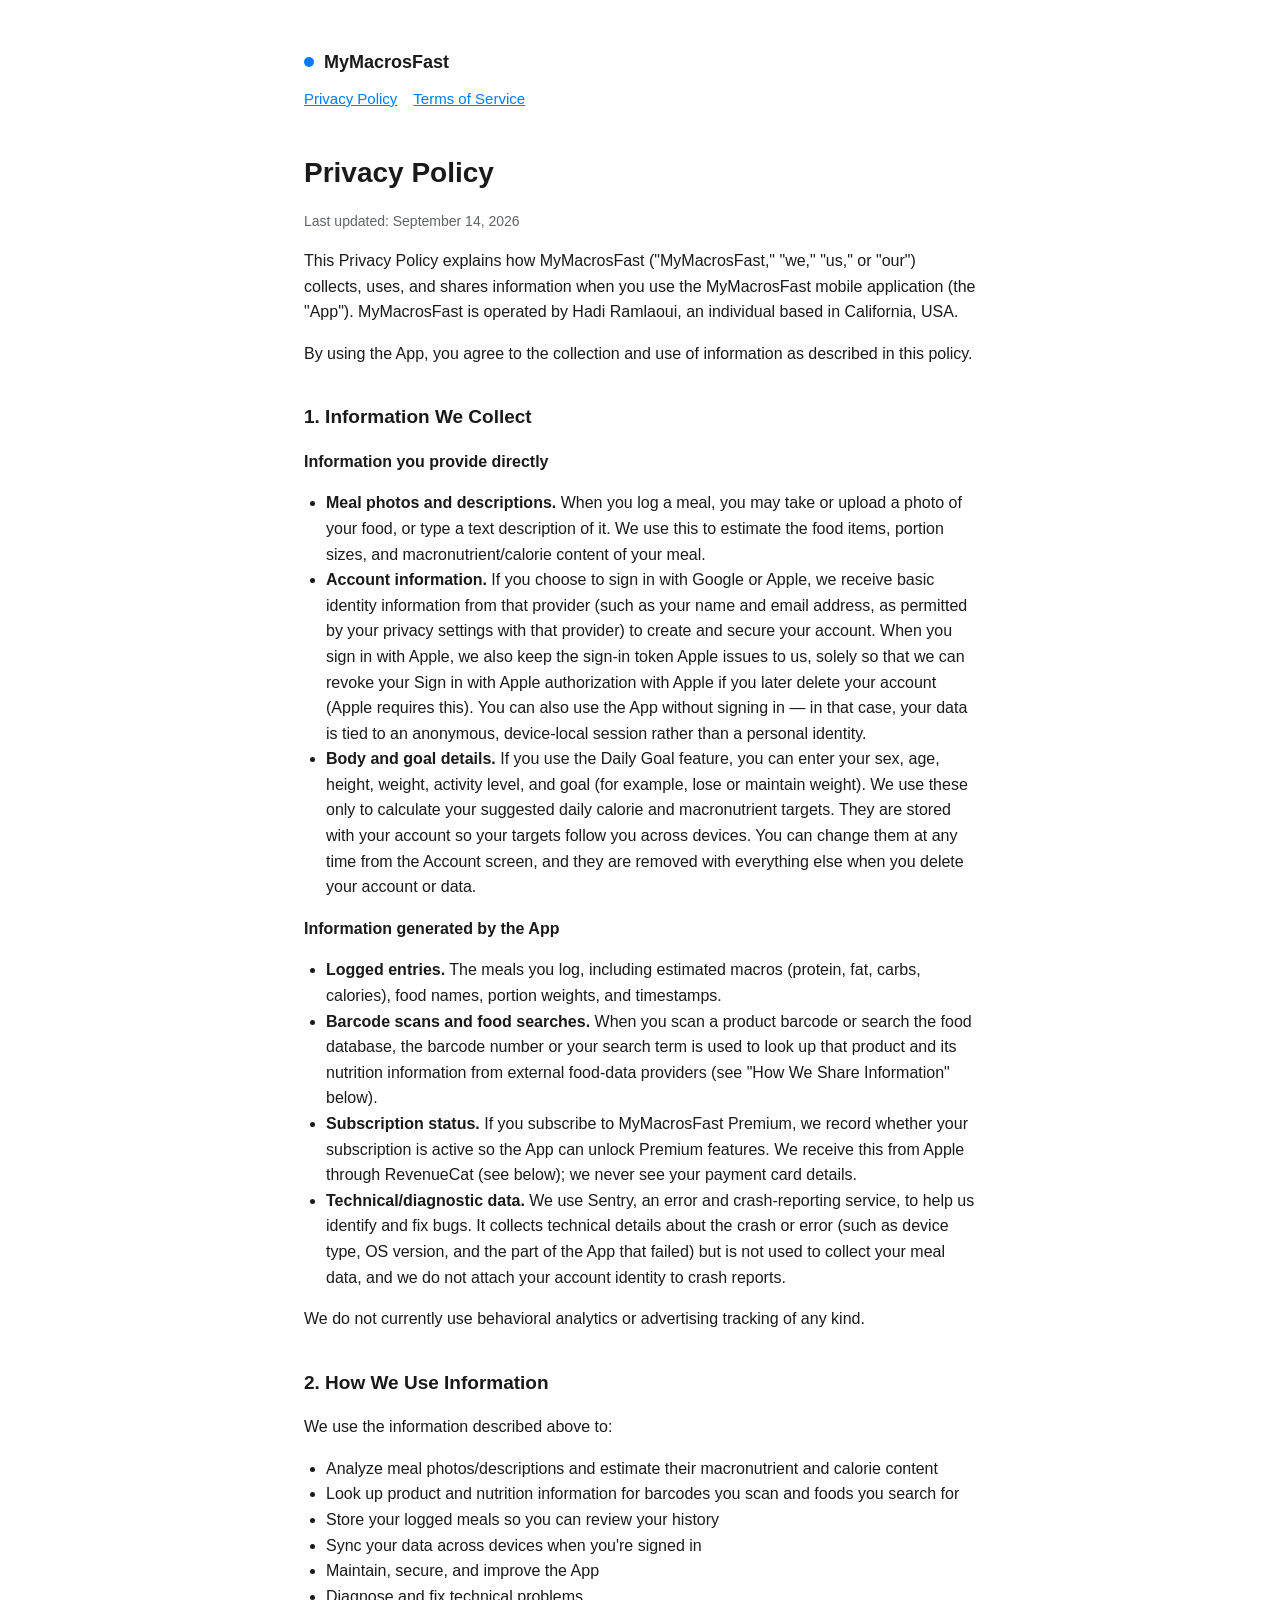
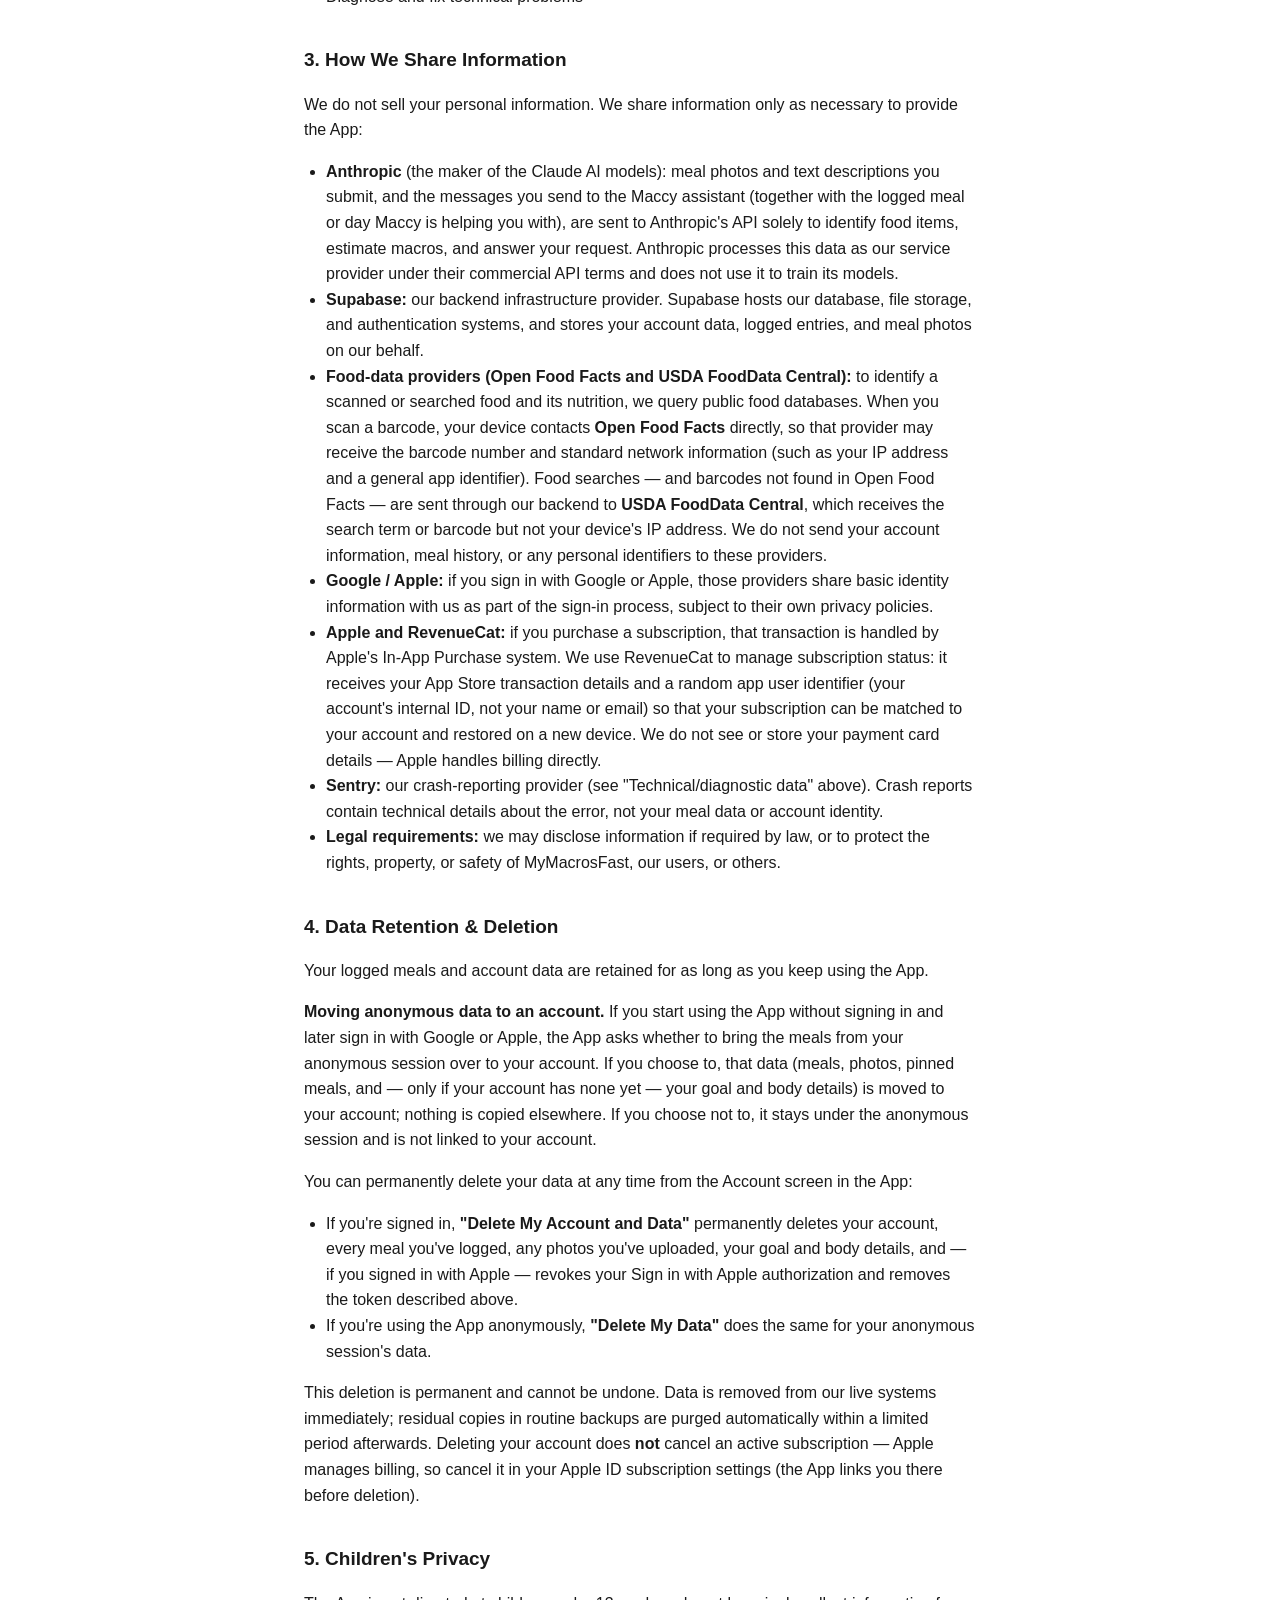
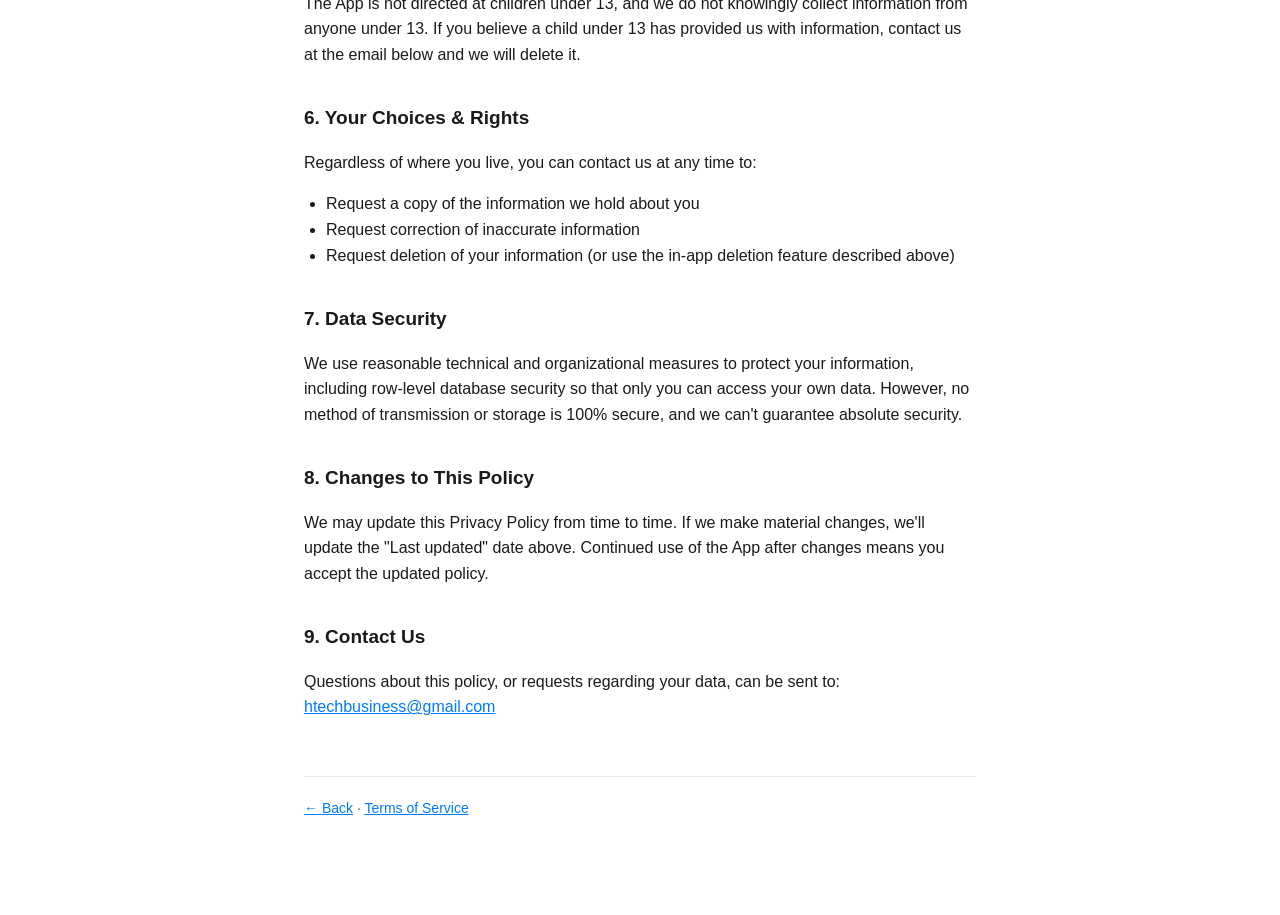
==== commit 603e7d7e: "Privacy: body details are changed in the Account screen, removed by account deletion Co-Authored-By:" ====
--- a/privacy.html
+++ b/privacy.html
@@ -51,8 +51,9 @@
     feature, you can enter your sex, age, height, weight, activity level,
     and goal (for example, lose or maintain weight). We use these only to
     calculate your suggested daily calorie and macronutrient targets. They
-    are stored with your account so your targets follow you across devices,
-    and you can change or remove them at any time from the Account screen.</li>
+    are stored with your account so your targets follow you across devices.
+    You can change them at any time from the Account screen, and they are
+    removed with everything else when you delete your account or data.</li>
   </ul>
 
   <p><strong>Information generated by the App</strong></p>
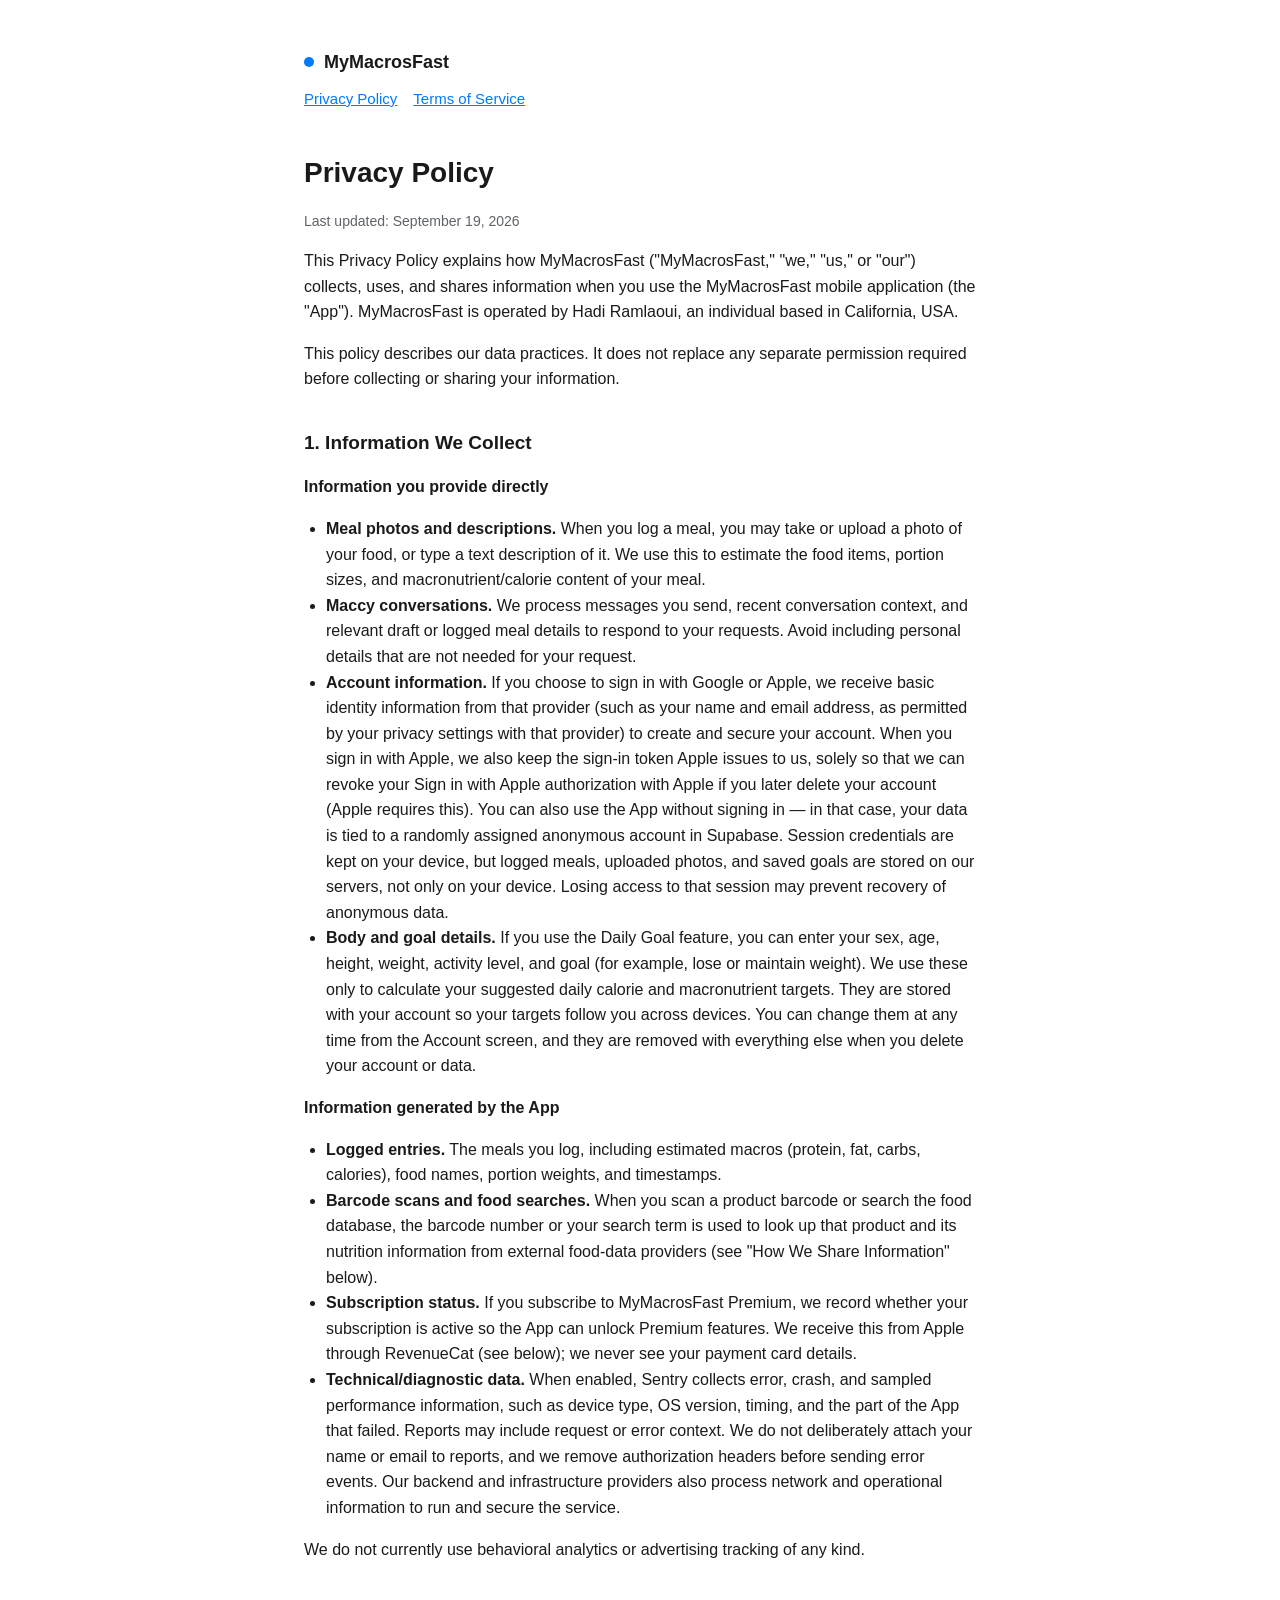
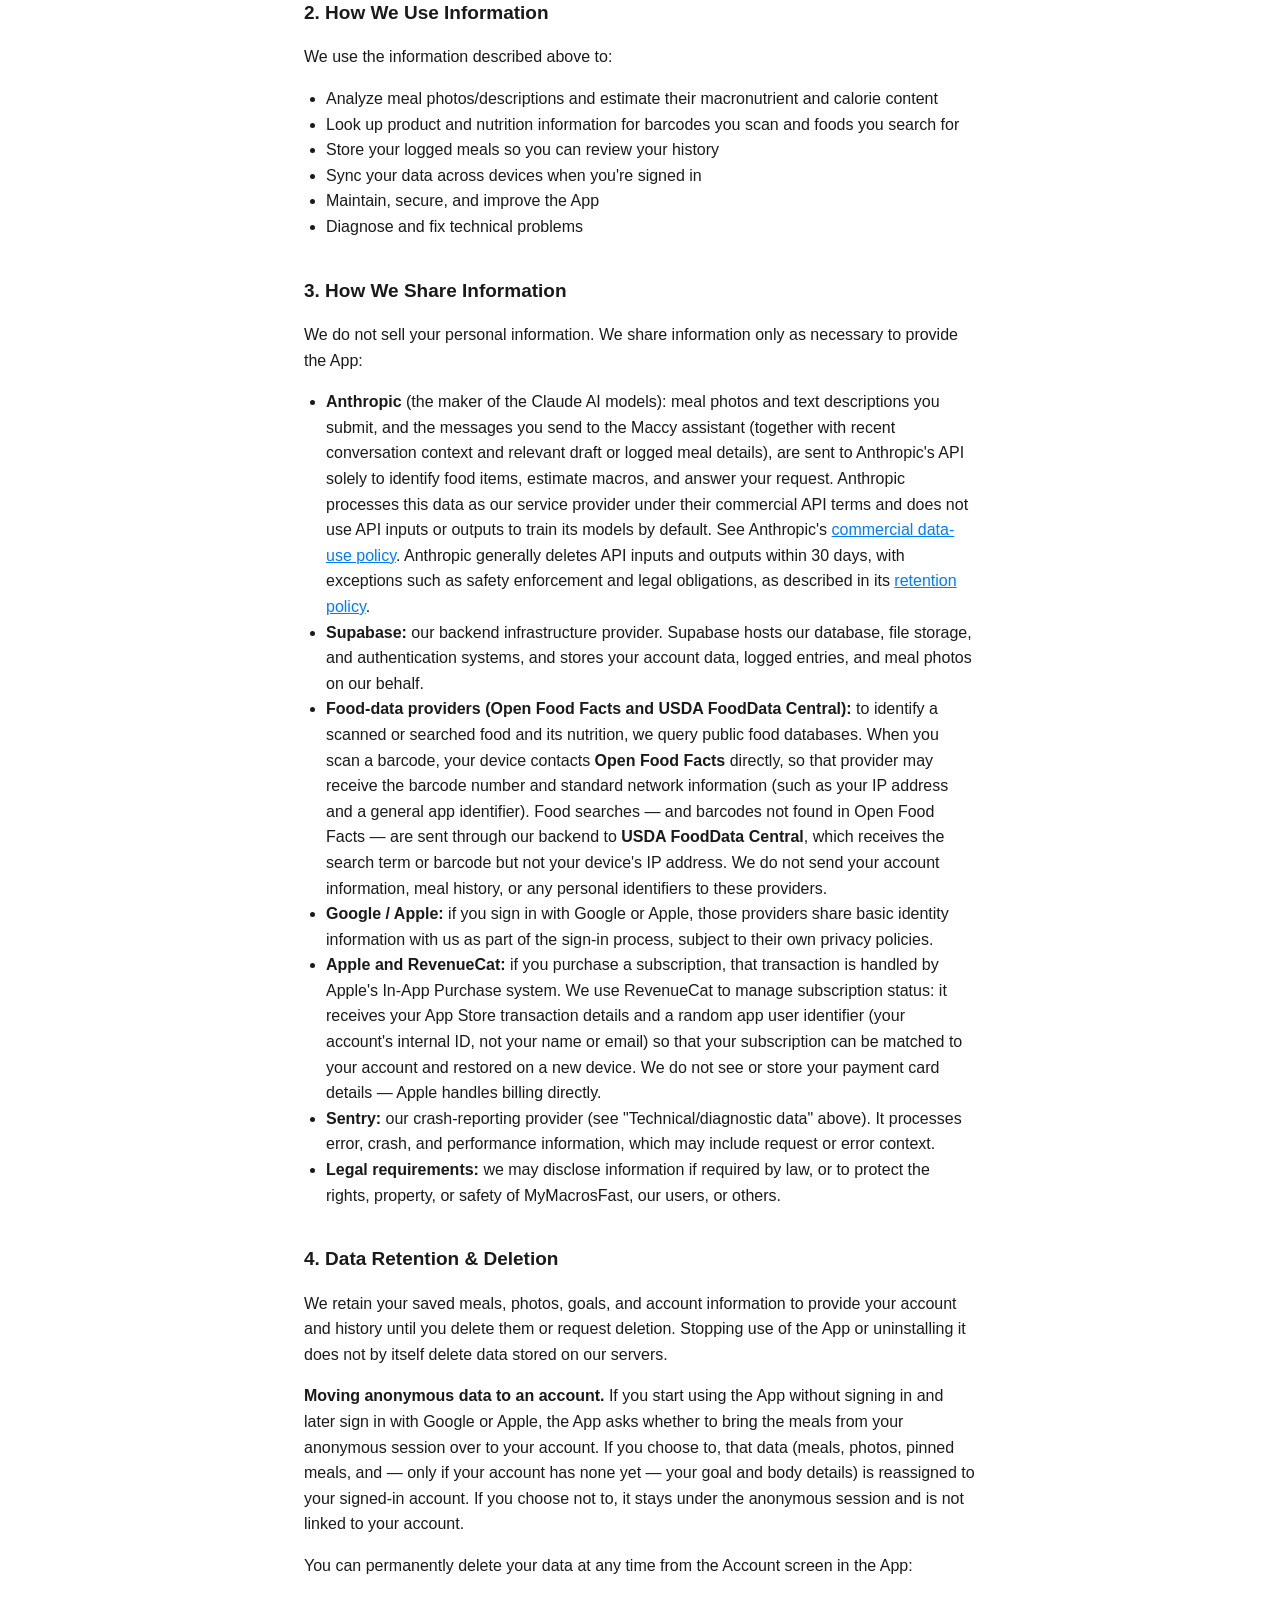
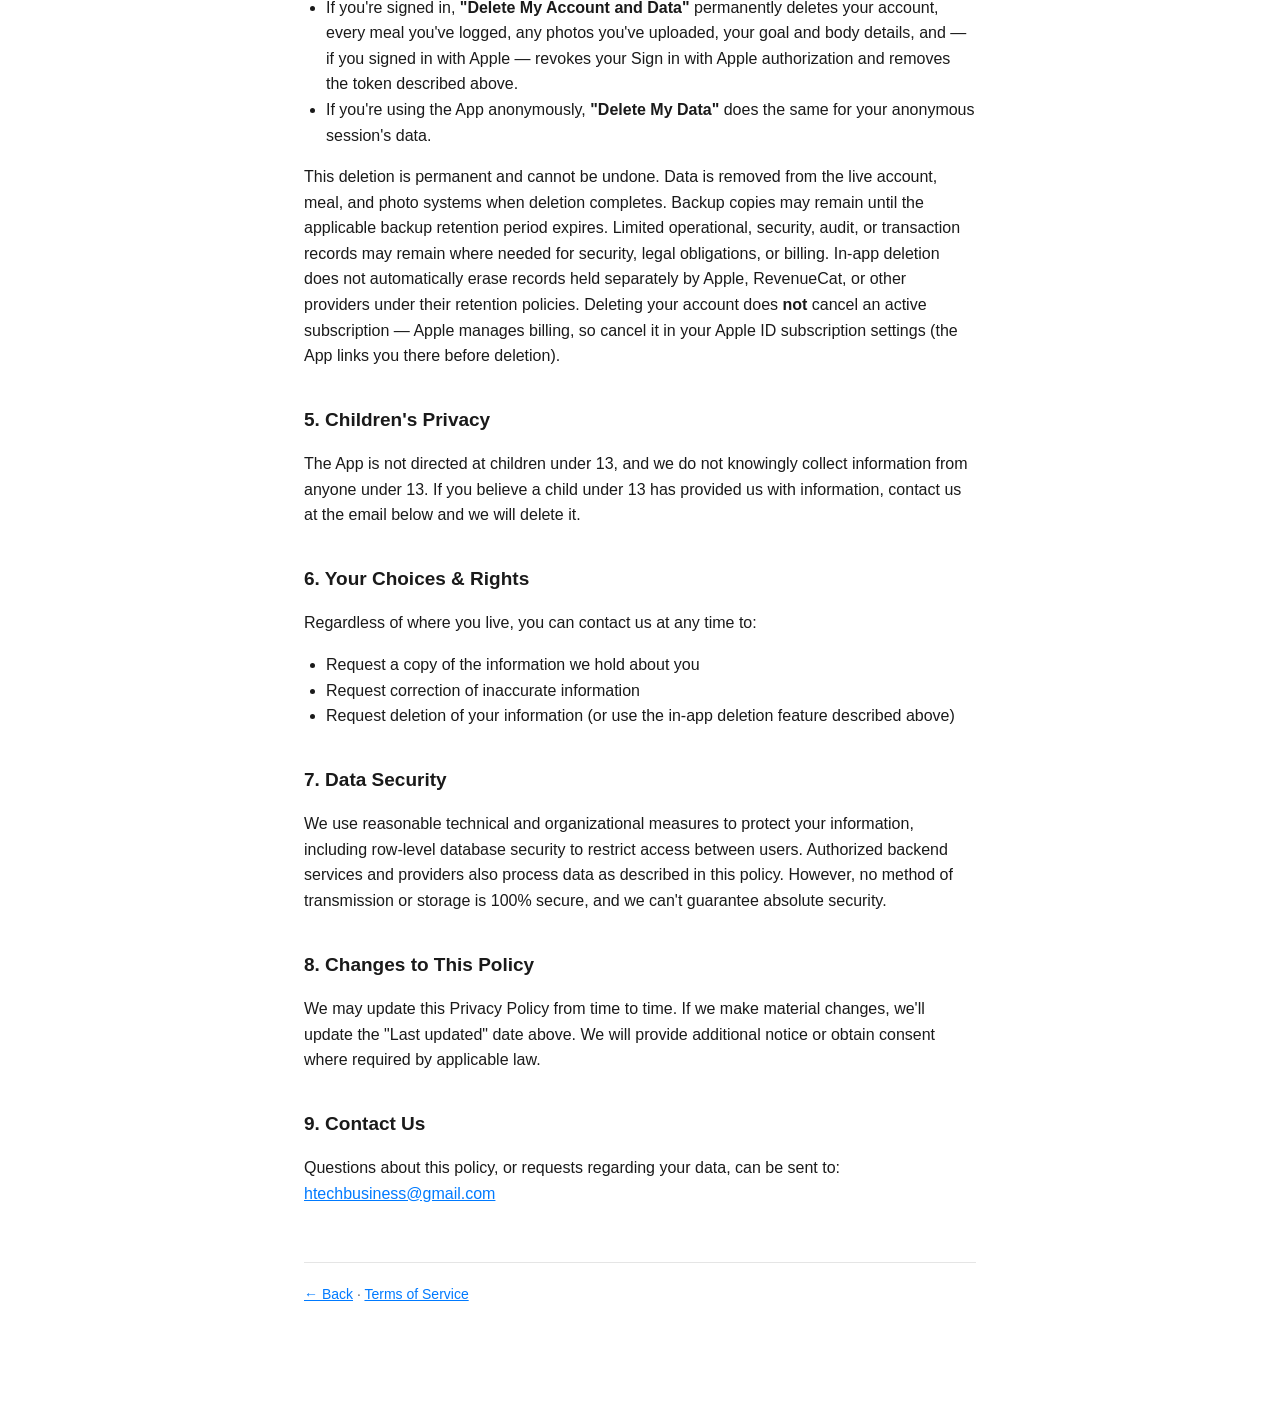
==== commit d344d1d0: "Clarify privacy.html disclosures for submission" ====
--- a/privacy.html
+++ b/privacy.html
@@ -20,15 +20,15 @@
   </header>
 
   <h1>Privacy Policy</h1>
-  <p class="updated">Last updated: September 14, 2026</p>
+  <p class="updated">Last updated: September 19, 2026</p>
 
   <p>This Privacy Policy explains how MyMacrosFast ("MyMacrosFast," "we," "us,"
   or "our") collects, uses, and shares information when you use the
   MyMacrosFast mobile application (the "App"). MyMacrosFast is operated by
   Hadi Ramlaoui, an individual based in California, USA.</p>
 
-  <p>By using the App, you agree to the collection and use of information as
-  described in this policy.</p>
+  <p>This policy describes our data practices. It does not replace any
+  separate permission required before collecting or sharing your information.</p>
 
   <h2>1. Information We Collect</h2>
   <p><strong>Information you provide directly</strong></p>
@@ -37,6 +37,10 @@
     you may take or upload a photo of your food, or type a text description
     of it. We use this to estimate the food items, portion sizes, and
     macronutrient/calorie content of your meal.</li>
+    <li><strong>Maccy conversations.</strong> We process messages you send,
+    recent conversation context, and relevant draft or logged meal details
+    to respond to your requests. Avoid including personal details that are
+    not needed for your request.</li>
     <li><strong>Account information.</strong> If you choose to sign in with
     Google or Apple, we receive basic identity information from that
     provider (such as your name and email address, as permitted by your
@@ -45,8 +49,10 @@
     to us, solely so that we can revoke your Sign in with Apple authorization
     with Apple if you later delete your account (Apple requires this). You
     can also use the App without signing in — in that case, your data is
-    tied to an anonymous, device-local session rather than a personal
-    identity.</li>
+    tied to a randomly assigned anonymous account in Supabase. Session
+    credentials are kept on your device, but logged meals, uploaded photos,
+    and saved goals are stored on our servers, not only on your device.
+    Losing access to that session may prevent recovery of anonymous data.</li>
     <li><strong>Body and goal details.</strong> If you use the Daily Goal
     feature, you can enter your sex, age, height, weight, activity level,
     and goal (for example, lose or maintain weight). We use these only to
@@ -70,12 +76,14 @@
     MyMacrosFast Premium, we record whether your subscription is active so
     the App can unlock Premium features. We receive this from Apple through
     RevenueCat (see below); we never see your payment card details.</li>
-    <li><strong>Technical/diagnostic data.</strong> We use Sentry, an error
-    and crash-reporting service, to help us identify and fix bugs. It
-    collects technical details about the crash or error (such as device type,
-    OS version, and the part of the App that failed) but is not used to
-    collect your meal data, and we do not attach your account identity to
-    crash reports.</li>
+    <li><strong>Technical/diagnostic data.</strong> When enabled, Sentry
+    collects error, crash, and sampled performance information, such as
+    device type, OS version, timing, and the part of the App that failed.
+    Reports may include request or error context. We do not deliberately
+    attach your name or email to reports, and we remove authorization
+    headers before sending error events. Our backend and infrastructure
+    providers also process network and operational information to run and
+    secure the service.</li>
   </ul>
 
   <p>We do not currently use behavioral analytics or advertising tracking of
@@ -100,11 +108,15 @@
   <ul>
     <li><strong>Anthropic</strong> (the maker of the Claude AI models): meal
     photos and text descriptions you submit, and the messages you send to
-    the Maccy assistant (together with the logged meal or day Maccy is
-    helping you with), are sent to Anthropic's API solely to identify food
+    the Maccy assistant (together with recent conversation context and
+    relevant draft or logged meal details), are sent to Anthropic's API solely to identify food
     items, estimate macros, and answer your request. Anthropic processes
     this data as our service provider under their commercial API terms and
-    does not use it to train its models.</li>
+    does not use API inputs or outputs to train its models by default.
+    See Anthropic's <a href="https://privacy.claude.com/en/articles/7996868-is-my-data-used-for-model-training">commercial data-use policy</a>.
+    Anthropic generally deletes API inputs and outputs within 30 days,
+    with exceptions such as safety enforcement and legal obligations, as
+    described in its <a href="https://privacy.claude.com/en/articles/7996866-how-long-do-you-store-my-organization-s-data">retention policy</a>.</li>
     <li><strong>Supabase:</strong> our backend infrastructure provider.
     Supabase hosts our database, file storage, and authentication systems,
     and stores your account data, logged entries, and meal photos on our
@@ -132,22 +144,24 @@
     device. We do not see or store your payment card details — Apple handles
     billing directly.</li>
     <li><strong>Sentry:</strong> our crash-reporting provider (see
-    "Technical/diagnostic data" above). Crash reports contain technical
-    details about the error, not your meal data or account identity.</li>
+    "Technical/diagnostic data" above). It processes error, crash, and performance information, which may
+    include request or error context.</li>
     <li><strong>Legal requirements:</strong> we may disclose information if
     required by law, or to protect the rights, property, or safety of
     MyMacrosFast, our users, or others.</li>
   </ul>
 
   <h2>4. Data Retention &amp; Deletion</h2>
-  <p>Your logged meals and account data are retained for as long as you keep
-  using the App.</p>
+  <p>We retain your saved meals, photos, goals, and account information
+  to provide your account and history until you delete them or request
+  deletion. Stopping use of the App or uninstalling it does not by itself
+  delete data stored on our servers.</p>
   <p><strong>Moving anonymous data to an account.</strong> If you start
   using the App without signing in and later sign in with Google or Apple,
   the App asks whether to bring the meals from your anonymous session over
   to your account. If you choose to, that data (meals, photos, pinned meals,
   and — only if your account has none yet — your goal and body details) is
-  moved to your account; nothing is copied elsewhere. If you choose not to,
+  reassigned to your signed-in account. If you choose not to,
   it stays under the anonymous session and is not linked to your account.</p>
   <p>You can permanently delete your data at any time from the Account
   screen in the App:</p>
@@ -161,8 +175,12 @@
     does the same for your anonymous session's data.</li>
   </ul>
   <p>This deletion is permanent and cannot be undone. Data is removed from
-  our live systems immediately; residual copies in routine backups are
-  purged automatically within a limited period afterwards. Deleting your
+  the live account, meal, and photo systems when deletion completes.
+  Backup copies may remain until the applicable backup retention period
+  expires. Limited operational, security, audit, or transaction records
+  may remain where needed for security, legal obligations, or billing.
+  In-app deletion does not automatically erase records held separately by
+  Apple, RevenueCat, or other providers under their retention policies. Deleting your
   account does <strong>not</strong> cancel an active subscription — Apple
   manages billing, so cancel it in your Apple ID subscription settings
   (the App links you there before deletion).</p>
@@ -184,14 +202,15 @@
 
   <h2>7. Data Security</h2>
   <p>We use reasonable technical and organizational measures to protect your
-  information, including row-level database security so that only you can
-  access your own data. However, no method of transmission or storage is
+  information, including row-level database security to restrict access between users.
+  Authorized backend services and providers also process data as described
+  in this policy. However, no method of transmission or storage is
   100% secure, and we can't guarantee absolute security.</p>
 
   <h2>8. Changes to This Policy</h2>
   <p>We may update this Privacy Policy from time to time. If we make material
-  changes, we'll update the "Last updated" date above. Continued use of the
-  App after changes means you accept the updated policy.</p>
+  changes, we'll update the "Last updated" date above. We will provide additional notice or obtain consent where required
+  by applicable law.</p>
 
   <h2>9. Contact Us</h2>
   <p>Questions about this policy, or requests regarding your data, can be
